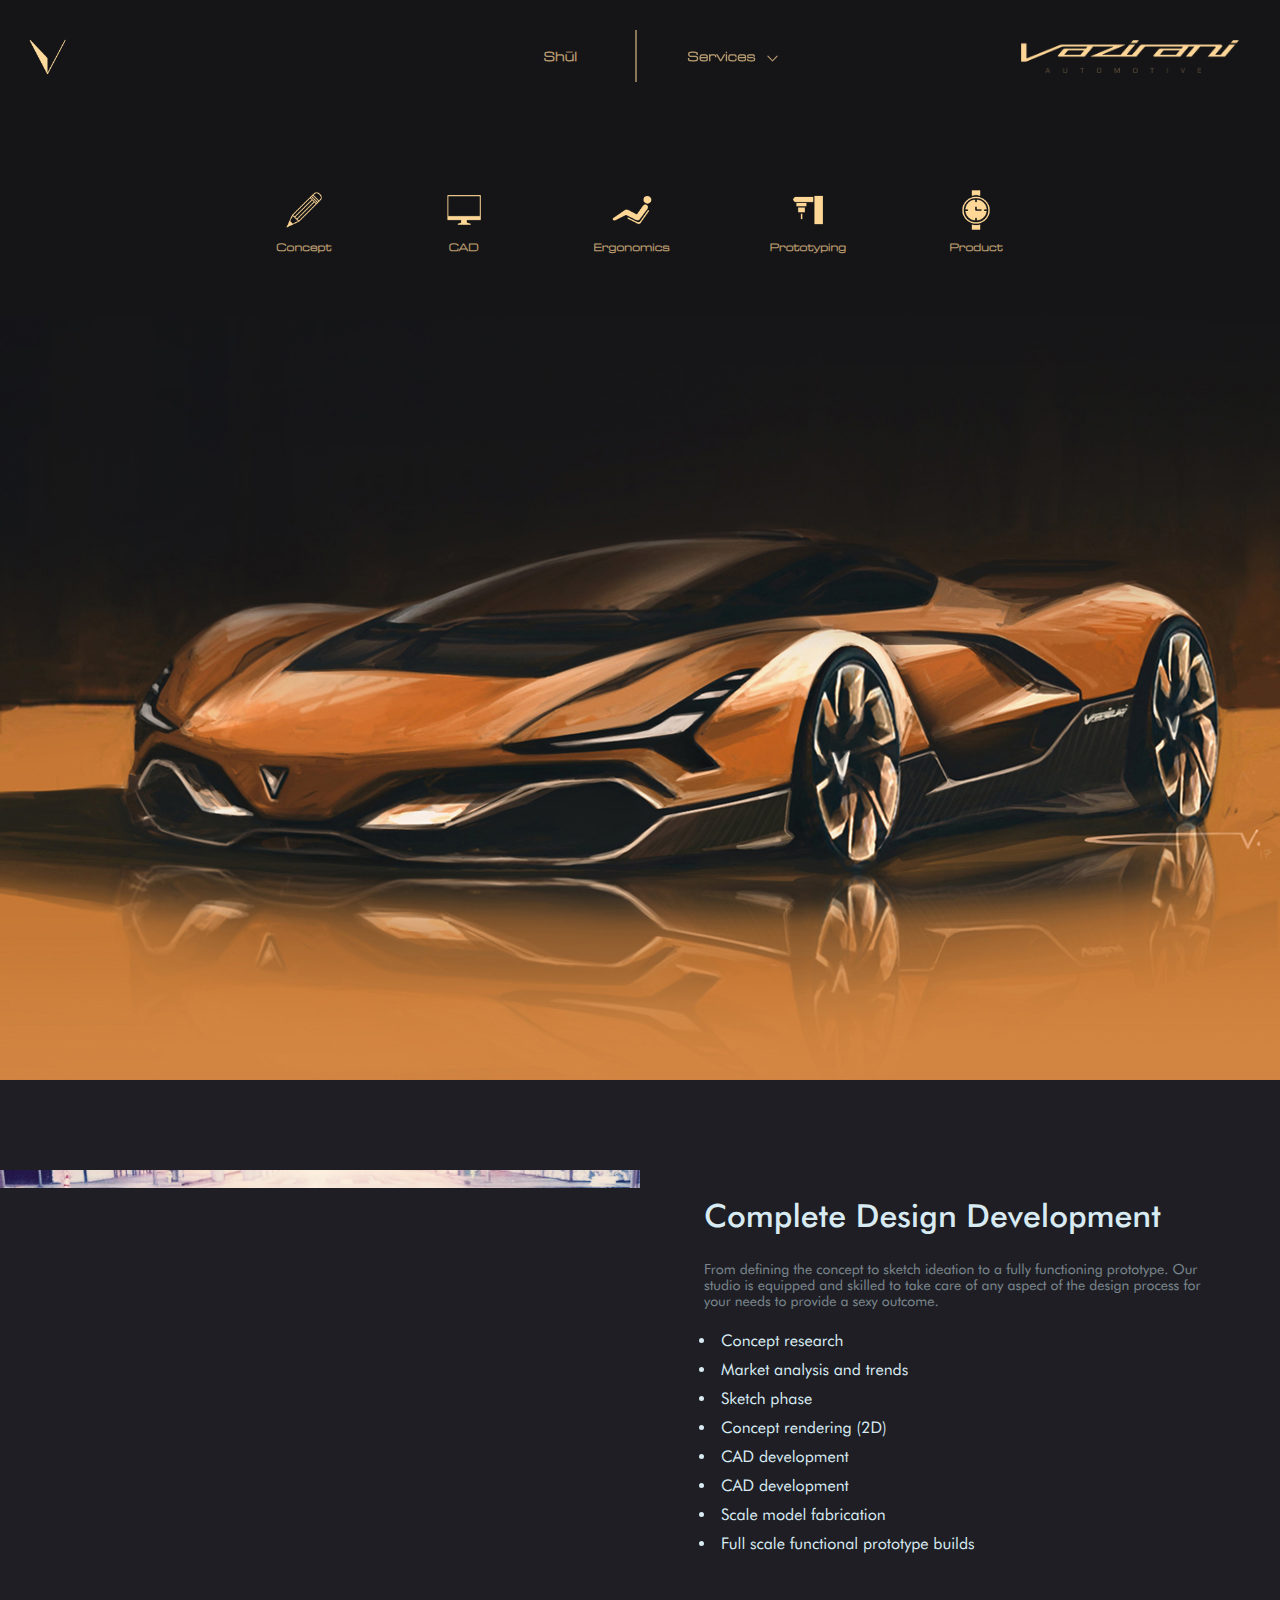
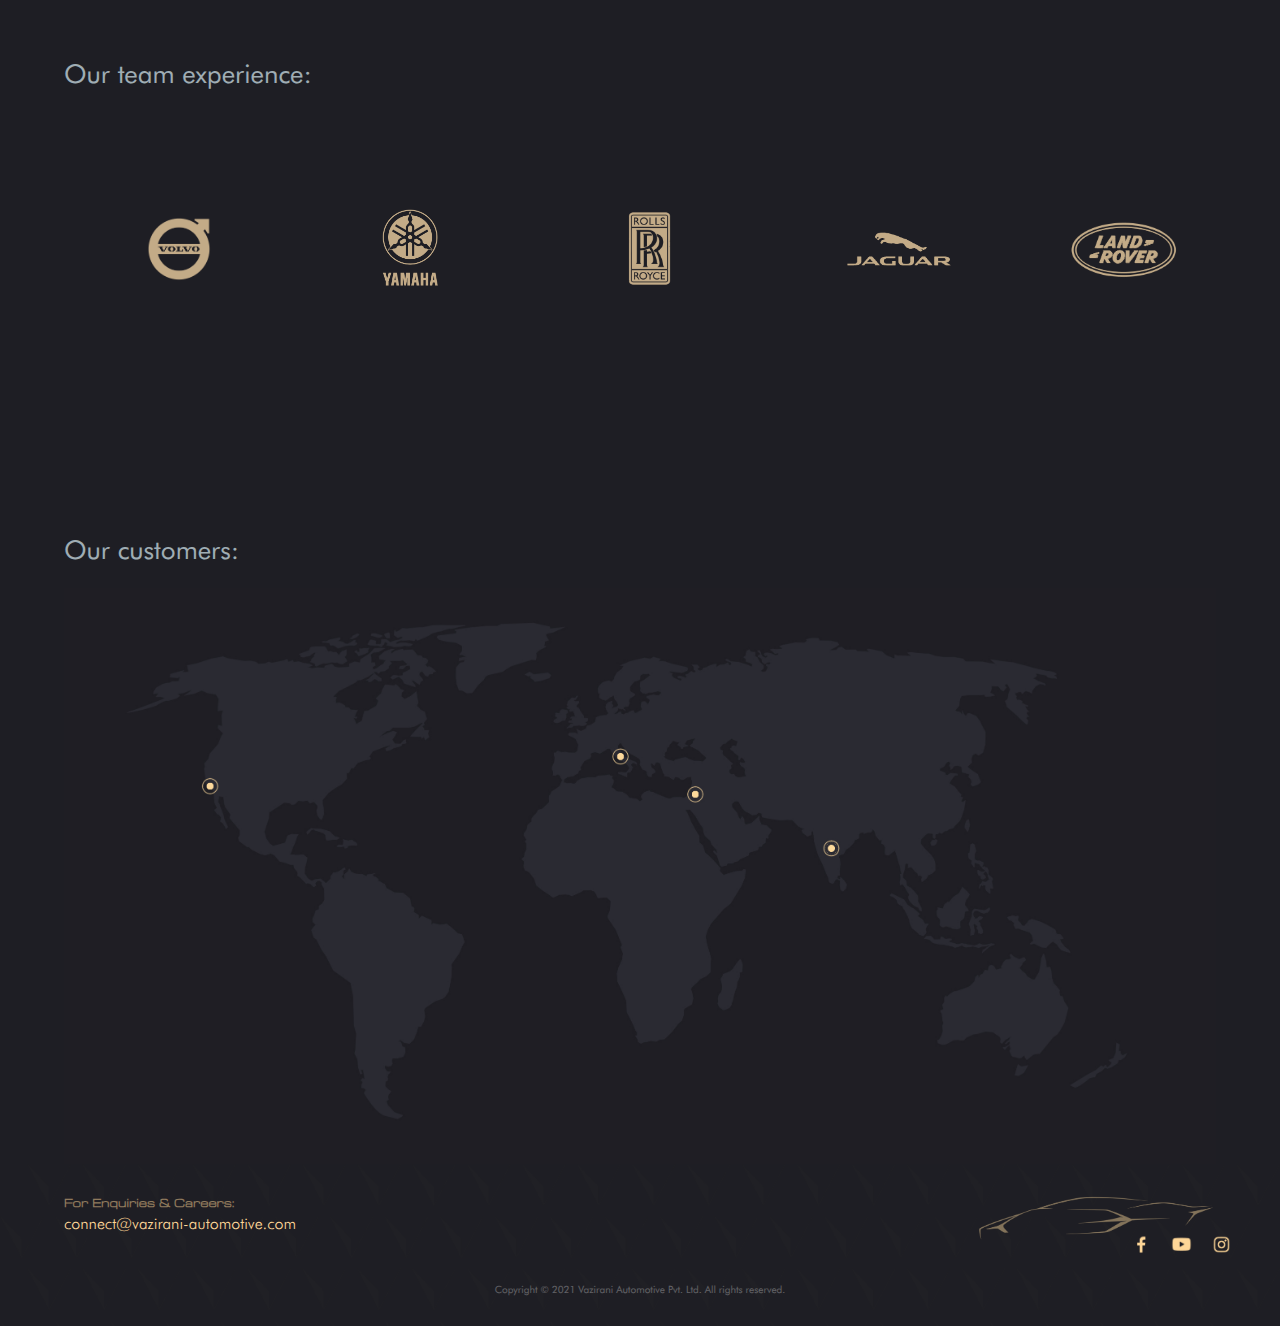
==== pages/design.html @ 34423033 "Added gallery UX" ====
<!DOCTYPE html>
<html lang="en">
<head>
    <meta charset="UTF-8">
    <meta name="viewport" content="width=device-width, initial-scale=1.0">
    <title>Design | Vazirani Automotive</title>
    <script src="https://ajax.googleapis.com/ajax/libs/jquery/3.5.1/jquery.min.js"></script>
    <link rel="stylesheet" type="text/css" href="../styles/shul.css" />
    <meta name="viewport" content="width=device-width" />
    <meta name="theme-color" content="#1E1E24" />
    <link rel="icon" href="../images/vazirani-v.png" type="image/png" sizes="16x16" />

    <!-- Gallery plugin -->
    <link type="text/css" href="../css/jquery.bbslider.css" rel="stylesheet" />
    <script type="text/javascript" src="../js/jquery-1.9.1.min.js"></script>
    <script type="text/javascript" src="../js/jquery.easing.1.3.js"></script>
    <script type="text/javascript" src="../js/jquery.bbslider.min.js"></script>    

</head>
<body>
    <img class="drawer-icon" height="17px" src="../images/ham_menu_icon.svg">
    <img class="drawer-icon-close" height="17px" src="../images/ham_menu_close.svg">

    <div class="drawer">
       
        <div class="nav-mobile" style="justify-self: right;">
            <a href="../pages/index.html">Shul</a>
            <!-- <a href="../pages/index.html">Sh<span>u</span>l</a>    -->
            <span class="shul-u">_</span> 
        </div>

        <!-- <div class="divider"></div> -->

        <div class="nav-mobile" style="justify-self: left;">          
            <a id="services-mobile">Services</a>
            <img class="drop-down-arrow" src="../images/drop-down-icon.svg">
        </div>

        <div class="drop-down">
            <div class="divider"></div>
            <a href="">Design</a>
           
            <a href="../pages/engineering.html">Engineering</a>
        </div>
        
    </div>
    <div class="wrapper">
        <div class="header">
            <div class="shul-v-logo">
                <a href="../pages/index.html"><img src="../images/vazirani-v.png"></a>
            </div>
            <div class="nav" style="justify-self: right;">
                <a href="../pages/index.html">Shul</a> 
                <span class="shul-u">_</span>     
            </div>
            <div class="divider"></div>
            <div class="nav" style="justify-self: left;">          
                <a id="services">Services
                    <img class="drop-down-arrow" src="../images/drop-down-icon.svg">
                </a>
                <div class="drop-down">
                    <a href="">Design</a>
                    <div class="divider"></div>
                    <a href="../pages/engineering.html">Engineering</a>
                </div>
            </div>
            
            <div class="shul-vazirani-logo">
                <a href="../pages/index.html"><img src="../images/vazirani-full-logo-yellow.png"></a>
            </div>
        </div>
        <div class="design-sec1">
            <div class="design-feature-icons">
                <div>
                    <img src="../images/CONCEPT GOLD.png">
                    <p>Concept</p>
                </div>
                <div>
                    <img src="../images/CAD GOLD.png">
                    <p>CAD</p>
                </div>
                <div>
                    <img src="../images/ERGO GOLD.png">
                    <p>Ergonomics</p>
                </div>
                <div class="push">
                    <img src="../images/CNC GOLD.png">
                    <p>Prototyping</p>
                </div>
                <div class="push2">
                    <img src="../images/PRODUCT GOLD.png">
                    <p>Product</p>
                </div>
            </div>
        </div>

        <div class="design-sec2">
            <div class="shul-gallery">
                <!-- <img src="../images/8DESIGN GALLERY.jpg"> -->
                <div id="auto">
                    <div><img src="../images/8DESIGN GALLERY.jpg" alt="" /></div>
                    <div><img src="../images/9DESIGN GALLERY_Fotor3.jpg" alt="" /></div>
                    <div><img src="../images/13DESIGN GALLERY.jpg" alt="" /></div>
                    <div><img src="../images/DESIGN GALLERY-VR_Fotor3.jpg" alt="" /></div>
                    <div><img src="../images/DESIGN GALLERY_Fotor43.jpg" alt="" /></div>
                    <div><img src="../images/DESIGN GALLERY2_Fotor2_Fotore.jpg" alt="" /></div>
                    <div><img src="../images/5DESIGN GALLERY.jpg" alt="" /></div>
                    <div><img src="../images/11DESIGN GALLERY.jpg" alt="" /></div>
                    <div><img src="../images/5DESIGN GALLERYaero.jpg" alt="" /></div>
                    <div><img src="../images/2DESIGN GALLERY_Fotor.jpg" alt="" /></div>
                </div>
            </div>
            <div class="shul-design-development">
                <h2>Complete Design Development</h2>
                <p>From defining the concept to sketch ideation to a fully functioning prototype. Our studio is equipped and skilled to take care of any aspect of the design process for your needs to provide a sexy outcome.</p>
                <ul>
                    <li>Concept research</li>
                    <li>Market analysis and trends</li>
                    <li>Sketch phase</li>
                    <li>Concept rendering (2D)</li>
                    <li>CAD development</li>
                    <li>CAD development</li>
                    <li>Scale model fabrication</li>
                    <li>Full scale functional prototype builds</li>
                </ul>        
            </div>
        </div>

        <div class="our-team-experience">
            <h2>Our team experience:</h2>
            <div class="company-logos">
                <div>
                    <img src="../images/Volvo Transparent gold drk.png" style="margin-bottom: 6vw">
                </div>
                <div>
                    <img src="../images/Logo_Yamaha_transparent gold drk.png">
                </div>
                <div>
                    <img src="../images/Rolls-Royce-logo gold dark.png" style="width: 130%;">
                </div>
                <div>
                    <img src="../images/Jaguar_2012_logo_gold dark.png" style="width: 190%;">
                </div>
                <div>
                    <img src="../images/Land rover gold drk.png" style="width: 170%;">
                </div>
            </div>
        </div>

        <div class="our-customers">
            <h2>Our customers:</h2>
            <img src="../images/World-Map NEW DESIGN.jpg">
        </div>

        <div class="footer">
            <div class="contact">
                <div class="email">
                    <div class="title">For Enquiries & Careers:</div>
                    <div class="email-id">connect@vazirani-automotive.com</div>
                </div>
                <div class="shul-footer-graphic">
                    <img src="../images/shul side.png">
                    <div class="social-media">
                        <div>
                            <a href="https://www.facebook.com/VaziraniAutomotive" target="_blank"><img src="../images/fb-gold.png"></a>
                        </div>
                        <div>
                            <a href="https://www.youtube.com/channel/UCgDiLWpI2XtVCKg6rFBaOJw" target="_blank"><img src="../images/yt-gold.png"></a>
                        </div>
                        <div>
                            <a href="https://www.instagram.com/vazirani_automotive/" target="_blank"><img src="../images/ig-gold.png"></a>
                        </div>
                    </div>
                </div>
                
            </div>
            <div class="legal">
                <p>Copyright © 2021 Vazirani Automotive Pvt. Ltd. All rights reserved.</p>
            </div>
            
        </div>
    </div>   
    <script>
        $("#services").click(function(){
            $(".drop-down").toggleClass("active");
        });
        $("#services-mobile").click(function(){
            $(".drop-down").toggleClass("active");
        });
        $(".drawer-icon").click(function(){
            $(".drawer").toggleClass("active");
            $(".drawer-icon").toggleClass("close");
            $(".drawer-icon-close").toggleClass("close");
            // var src = $(this).attr('src');
            // var newsrc = (src=='../images/ham_menu_close.svg') ? '../images/ham_menu_icon.svg' : '../images/ham_menu_close.svg';
            // $(this).attr('src', newsrc );
        });
    </script>

    <!-- Gallery plugin -->
    <script>
        $('#auto').bbslider({
            auto: true,
            timer: 3000,
            duration: 800, 
            loop: true,
            controls: true,
            controlsText:[                         
                '<a class="prevcontrol" href="#">‹</a>',
                '<a class="nextcontrol" href="#">›</a>'
            ],
            touch: true,
            dragControls: true,
            transition: 'slide',
            easing: 'easeInOutCirc'
        });
    </script>
</body>

</html>
---- styles/shul.css ----
@font-face {
  font-family: Arian;
  src: url("../fonts/Arian/Arian Light.ttf");
}

@font-face {
  font-family: Futura;
  src: url("../fonts/Futura/futura light bt.ttf");
  font-weight: 300;
}

@font-face {
  font-family: Futura;
  src: url("../fonts/Futura/Futura Book font.ttf");
  font-weight: 500;
}

@font-face {
  font-family: Futura;
  src: url("../fonts/Futura/futura medium bt.ttf");
  font-weight: 600;
}

.shul-hero-section .video-container {
  width: 100%;
}

@media screen and (max-width: 1024px) {
  .shul-hero-section .video-container {
    height: 50vh;
  }
}

.shul-hero-section .video-container .shul-car-loop {
  width: 100%;
}

@media screen and (max-width: 1024px) {
  .shul-hero-section .video-container .shul-car-loop {
    height: 100%;
    width: 100%;
    -o-object-fit: cover;
       object-fit: cover;
  }
}

.we-build-sexxy {
  position: absolute;
  color: #D8EAF2;
  font-family: "Arian";
  font-size: 15px;
  top: 43vh;
  left: -25px;
  -webkit-transform: rotateZ(-90deg);
          transform: rotateZ(-90deg);
  letter-spacing: 0.15em;
  opacity: 0.3;
}

@media screen and (max-width: 1024px) {
  .we-build-sexxy {
    display: none;
  }
}

.home-sec2 {
  color: #FED697;
  font-family: "Futura";
  font-size: 22px;
  max-width: 1440px;
  margin-left: auto;
  margin-right: auto;
  padding: 7vw;
  opacity: 0.7;
}

@media screen and (max-width: 540px) {
  .home-sec2 {
    font-size: 12px;
  }
}

.home-sec2 p {
  max-width: 900px;
}

.home-sec2 .divider {
  width: 200px;
  border: 0.5px solid #FED697;
  opacity: 0.5;
  margin: 50px 0px 50px 0px;
}

.home-sec3 {
  display: -ms-grid;
  display: grid;
  -ms-grid-columns: 2fr 3fr;
      grid-template-columns: 2fr 3fr;
  height: -webkit-fit-content;
  height: -moz-fit-content;
  height: fit-content;
}

@media screen and (max-width: 1024px) {
  .home-sec3 {
    -ms-grid-columns: 1fr;
        grid-template-columns: 1fr;
  }
}

.home-sec3 .prevcontrol {
  position: absolute;
  z-index: 5;
  top: 25%;
  color: white;
  font-family: "Arian";
  font-size: 72px;
  opacity: 0.2;
  -webkit-transition: 300ms;
  transition: 300ms;
  padding: 20px;
}

@media screen and (max-width: 1024px) {
  .home-sec3 .prevcontrol {
    top: 30%;
    font-size: 125px;
  }
}

@media screen and (max-width: 768px) {
  .home-sec3 .prevcontrol {
    top: 25%;
    font-size: 125px;
  }
}

@media screen and (max-width: 480px) {
  .home-sec3 .prevcontrol {
    top: 17%;
    font-size: 72px;
  }
}

.home-sec3 .prevcontrol:hover {
  opacity: 1;
}

.home-sec3 .nextcontrol {
  position: absolute;
  z-index: 5;
  right: 0;
  top: 25%;
  color: white;
  font-family: "Arian";
  font-size: 72px;
  opacity: 0.2;
  -webkit-transition: 300ms;
  transition: 300ms;
  padding: 20px;
}

@media screen and (max-width: 1024px) {
  .home-sec3 .nextcontrol {
    top: 30%;
    font-size: 125px;
  }
}

@media screen and (max-width: 768px) {
  .home-sec3 .nextcontrol {
    top: 25%;
    font-size: 125px;
  }
}

@media screen and (max-width: 480px) {
  .home-sec3 .nextcontrol {
    top: 17%;
    font-size: 72px;
  }
}

.home-sec3 .nextcontrol:hover {
  opacity: 1;
}

.home-sec3 .shul-gallery img {
  width: 100%;
  height: 100%;
  -o-object-fit: cover;
     object-fit: cover;
}

.home-sec3 .shul-features {
  color: #FED697;
  font-family: "Futura";
  font-size: 22px;
  display: -ms-grid;
  display: grid;
}

@media screen and (max-width: 1024px) {
  .home-sec3 .shul-features {
    text-align: center;
    margin-top: 12vw;
    row-gap: 50px;
  }
}

@media screen and (max-width: 540px) {
  .home-sec3 .shul-features {
    margin-top: 5vw;
    font-size: 12px;
    row-gap: 30px;
  }
}

.home-sec3 .shul-features img {
  width: 100%;
  height: 100%;
  -o-object-fit: contain;
     object-fit: contain;
}

.home-sec3 .shul-features .divider {
  display: -ms-grid;
  display: grid;
  width: 0px;
  height: 6vw;
  border: 0.5px solid #FED697;
  opacity: 0.5;
  -ms-grid-row-align: center;
      align-self: center;
}

.home-sec3 .shul-features .shul-logo {
  display: -ms-grid;
  display: grid;
  width: 170px;
  height: 70px;
  -ms-grid-column-align: left;
      justify-self: left;
  margin-left: 4vw;
}

@media screen and (max-width: 1024px) {
  .home-sec3 .shul-features .shul-logo {
    -ms-grid-column-align: center;
        justify-self: center;
  }
}

@media screen and (max-width: 540px) {
  .home-sec3 .shul-features .shul-logo {
    width: 100px;
  }
}

.home-sec3 .shul-features .shul-features-desc {
  margin-left: 4vw;
  padding: 0px 20px 0px 0px;
  line-height: 1.4em;
  opacity: 0.8;
}

.home-sec3 .shul-features .shul-features-pictures {
  display: -ms-grid;
  display: grid;
  -ms-grid-columns: 1fr auto 1fr auto 1fr;
      grid-template-columns: 1fr auto 1fr auto 1fr;
  font-size: 14px;
  height: -webkit-fit-content;
  height: -moz-fit-content;
  height: fit-content;
}

@media screen and (max-width: 580px) {
  .home-sec3 .shul-features .shul-features-pictures {
    row-gap: 50px;
    font-size: 8px;
  }
}

.home-sec3 .shul-features .shul-features-pictures > div:nth-child(odd) {
  display: -ms-grid;
  display: grid;
  height: -webkit-fit-content;
  height: -moz-fit-content;
  height: fit-content;
}

.home-sec3 .shul-features .shul-features-pictures > div:nth-child(odd) > p {
  -ms-grid-column-align: center;
      justify-self: center;
  opacity: 0.7;
}

.home-sec3 .shul-features .shul-features-pictures > div:nth-child(odd) > img {
  height: 7vw;
}

@media screen and (max-width: 1024px) {
  .home-sec3 .shul-features .shul-features-pictures > div:nth-child(odd) > img {
    height: 10vw;
  }
}

@media screen and (max-width: 580px) {
  .home-sec3 .shul-features .shul-features-pictures > div:nth-child(odd) > img {
    height: 15vw;
  }
}

.home-sec4 {
  margin: 12vw 0px 0px 0px;
}

.home-sec4 .video-container {
  width: 100%;
}

@media screen and (max-width: 1024px) {
  .home-sec4 .video-container {
    height: 50vh;
  }
}

.home-sec4 .video-container .shul-car-loop {
  width: 100%;
}

@media screen and (max-width: 1024px) {
  .home-sec4 .video-container .shul-car-loop {
    height: 100%;
    width: 100%;
    -o-object-fit: cover;
       object-fit: cover;
  }
}

.design-sec1 {
  display: -ms-grid;
  display: grid;
  background-image: url("../images/TALLER SKETCH.jpg");
  background-color: #151517;
  height: 120vh;
  background-position: bottom;
  background-size: cover;
  background-repeat: no-repeat;
}

@media screen and (max-width: 1024px) {
  .design-sec1 {
    height: 75vh;
  }
}

@media screen and (max-width: 640px) {
  .design-sec1 {
    background-size: contain;
  }
}

.design-sec1 .design-feature-icons {
  display: -ms-grid;
  display: grid;
  -ms-grid-columns: auto auto auto auto auto;
      grid-template-columns: auto auto auto auto auto;
  height: -webkit-fit-content;
  height: -moz-fit-content;
  height: fit-content;
  margin-top: 20vh;
  width: 60vw;
  -ms-grid-column-align: center;
      justify-self: center;
}

@media screen and (max-width: 1440px) {
  .design-sec1 .design-feature-icons {
    width: 65vw;
  }
}

@media screen and (max-width: 1024px) {
  .design-sec1 .design-feature-icons {
    width: 80vw;
  }
}

@media screen and (max-height: 700px) {
  .design-sec1 .design-feature-icons {
    margin-top: 130px;
  }
}

@media screen and (max-width: 640px) {
  .design-sec1 .design-feature-icons {
    width: 95vw;
    row-gap: 30px;
  }
}

.design-sec1 .design-feature-icons > div {
  display: -ms-grid;
  display: grid;
  -ms-grid-column-align: center;
      justify-self: center;
  justify-items: center;
  height: 100px;
}

.design-sec1 .design-feature-icons > div img {
  -o-object-fit: contain;
     object-fit: contain;
  height: 60px;
}

@media screen and (max-width: 640px) {
  .design-sec1 .design-feature-icons > div img {
    height: 50px;
  }
}

.design-sec1 .design-feature-icons > div p {
  font-family: 'Arian';
  font-weight: bold;
  font-size: 13px;
  color: #FED697;
  text-align: center;
  -ms-grid-column-align: center;
      justify-self: center;
  -webkit-margin-before: -1em;
          margin-block-start: -1em;
  opacity: 0.7;
}

@media screen and (max-width: 640px) {
  .design-sec1 .design-feature-icons > div p {
    font-size: 11px;
    -webkit-margin-before: -2em;
            margin-block-start: -2em;
  }
}

.design-sec2 {
  display: -ms-grid;
  display: grid;
  -ms-grid-columns: 1fr 1fr;
      grid-template-columns: 1fr 1fr;
  height: -webkit-fit-content;
  height: -moz-fit-content;
  height: fit-content;
  margin-top: 7vw;
}

@media screen and (max-width: 1024px) {
  .design-sec2 {
    margin-top: unset;
    -ms-grid-columns: 1fr;
        grid-template-columns: 1fr;
  }
}

.design-sec2 .prevcontrol {
  position: absolute;
  z-index: 5;
  top: 30%;
  color: white;
  font-family: "Arian";
  font-size: 72px;
  opacity: 0.3;
  -webkit-transition: 300ms;
  transition: 300ms;
  padding: 20px;
}

@media screen and (max-width: 1024px) {
  .design-sec2 .prevcontrol {
    top: 30%;
    font-size: 125px;
  }
}

@media screen and (max-width: 768px) {
  .design-sec2 .prevcontrol {
    top: 25%;
    font-size: 125px;
  }
}

@media screen and (max-width: 480px) {
  .design-sec2 .prevcontrol {
    top: 17%;
    font-size: 72px;
  }
}

.design-sec2 .prevcontrol:hover {
  opacity: 1;
}

.design-sec2 .nextcontrol {
  position: absolute;
  z-index: 5;
  right: 0;
  top: 30%;
  color: white;
  font-family: "Arian";
  font-size: 72px;
  opacity: 0.3;
  -webkit-transition: 300ms;
  transition: 300ms;
  padding: 20px;
}

@media screen and (max-width: 1024px) {
  .design-sec2 .nextcontrol {
    top: 30%;
    font-size: 125px;
  }
}

@media screen and (max-width: 768px) {
  .design-sec2 .nextcontrol {
    top: 25%;
    font-size: 125px;
  }
}

@media screen and (max-width: 480px) {
  .design-sec2 .nextcontrol {
    top: 17%;
    font-size: 72px;
  }
}

.design-sec2 .nextcontrol:hover {
  opacity: 1;
}

@media screen and (max-width: 1024px) {
  .design-sec2 .shul-gallery {
    -ms-grid-row: 2;
    grid-row: 2;
  }
}

.design-sec2 .shul-gallery img {
  width: 100%;
  height: 100%;
  -o-object-fit: cover;
     object-fit: cover;
}

.design-sec2 .shul-design-development {
  color: #D8EAF2;
  padding: 0vw 5vw;
  font-family: "Futura";
}

@media screen and (max-width: 1024px) {
  .design-sec2 .shul-design-development {
    padding: 6vw;
    -ms-grid-row: 1;
    grid-row: 1;
  }
}

.design-sec2 .shul-design-development h2 {
  font-size: 32px;
  font-weight: 600;
}

.design-sec2 .shul-design-development p {
  font-size: 14px;
  opacity: 0.5;
}

.design-sec2 .shul-design-development ul {
  font-size: 16px;
  -webkit-padding-start: 12px;
          padding-inline-start: 12px;
}

.design-sec2 .shul-design-development ul li {
  padding: 5px;
}

@media screen and (max-width: 640px) {
  .design-sec2 .shul-design-development h2 {
    font-size: 24px;
    margin-bottom: 26px;
  }
  .design-sec2 .shul-design-development p {
    font-size: 14px;
    margin-bottom: 20px;
  }
  .design-sec2 .shul-design-development ul {
    font-size: 14px;
  }
}

@media screen and (max-width: 580px) {
  .design-sec2 .shul-design-development h2 {
    font-size: 18px;
    margin-bottom: 20px;
  }
  .design-sec2 .shul-design-development p {
    font-size: 10px;
    margin-bottom: 15px;
  }
  .design-sec2 .shul-design-development ul {
    font-size: 10px;
  }
}

.our-team-experience {
  display: -ms-grid;
  display: grid;
  padding: 5vw 5vw 10vw 5vw;
}

.our-team-experience h2 {
  font-family: "Futura";
  font-weight: 400;
  font-size: 26px;
  color: #D8EAF2;
  opacity: 0.7;
}

@media screen and (max-width: 640px) {
  .our-team-experience h2 {
    font-size: 24px;
  }
}

@media screen and (max-width: 580px) {
  .our-team-experience h2 {
    font-size: 18px;
  }
}

.our-team-experience .company-logos {
  display: -ms-grid;
  display: grid;
  -ms-grid-columns: auto auto auto auto auto;
      grid-template-columns: auto auto auto auto auto;
  justify-items: center;
}

.our-team-experience .company-logos div {
  width: 5vw;
  margin: 5vw 0vw;
}

@media screen and (max-width: 1024px) {
  .our-team-experience .company-logos div {
    width: 7vw;
  }
}

.our-team-experience .company-logos div img {
  -o-object-fit: contain;
     object-fit: contain;
  height: 100%;
  width: 100%;
}

.our-customers {
  display: -ms-grid;
  display: grid;
  padding: 0vw 5vw;
  height: -webkit-fit-content;
  height: -moz-fit-content;
  height: fit-content;
}

.our-customers h2 {
  font-family: "Futura";
  font-weight: 400;
  font-size: 26px;
  opacity: 0.7;
  color: #D8EAF2;
}

@media screen and (max-width: 640px) {
  .our-customers h2 {
    font-size: 24px;
  }
}

@media screen and (max-width: 580px) {
  .our-customers h2 {
    font-size: 18px;
  }
}

.our-customers img {
  -o-object-fit: contain;
     object-fit: contain;
  width: 100%;
}

.eng-sec1 {
  display: -ms-grid;
  display: grid;
}

.eng-sec1 .eng-feature-icons {
  display: -ms-grid;
  display: grid;
  -ms-grid-columns: auto auto auto auto auto;
      grid-template-columns: auto auto auto auto auto;
  height: -webkit-fit-content;
  height: -moz-fit-content;
  height: fit-content;
  margin-top: 20vh;
  width: 60vw;
  -ms-grid-column-align: center;
      justify-self: center;
}

@media screen and (max-width: 1440px) {
  .eng-sec1 .eng-feature-icons {
    width: 65vw;
  }
}

@media screen and (max-width: 1024px) {
  .eng-sec1 .eng-feature-icons {
    width: 80vw;
  }
}

@media screen and (max-height: 700px) {
  .eng-sec1 .eng-feature-icons {
    margin-top: 130px;
  }
}

@media screen and (max-width: 640px) {
  .eng-sec1 .eng-feature-icons {
    width: 95vw;
    row-gap: 30px;
  }
}

.eng-sec1 .eng-feature-icons > div {
  display: -ms-grid;
  display: grid;
  -ms-grid-column-align: center;
      justify-self: center;
  justify-items: center;
  height: 100px;
}

.eng-sec1 .eng-feature-icons > div img {
  -o-object-fit: contain;
     object-fit: contain;
  height: 60px;
}

@media screen and (max-width: 640px) {
  .eng-sec1 .eng-feature-icons > div img {
    height: 50px;
  }
}

.eng-sec1 .eng-feature-icons > div p {
  font-family: 'Arian';
  font-weight: bold;
  font-size: 13px;
  color: #FED697;
  text-align: center;
  -ms-grid-column-align: center;
      justify-self: center;
  -webkit-margin-before: -1em;
          margin-block-start: -1em;
  opacity: 0.7;
}

@media screen and (max-width: 640px) {
  .eng-sec1 .eng-feature-icons > div p {
    font-size: 11px;
    -webkit-margin-before: -2em;
            margin-block-start: -2em;
  }
}

.battery .battery-desc {
  display: -ms-grid;
  display: grid;
  -ms-grid-columns: auto 20vw;
      grid-template-columns: auto 20vw;
  font-family: "Futura";
  color: #DCD4C8;
  padding: 7vw 5vw 5vw 5vw;
}

@media screen and (max-width: 1024px) {
  .battery .battery-desc {
    -ms-grid-columns: auto 35vw;
        grid-template-columns: auto 35vw;
  }
}

@media screen and (max-width: 720px) {
  .battery .battery-desc {
    padding: 5vw 5vw 5vw 5vw;
    row-gap: 5vw;
  }
}

@media screen and (max-width: 480px) {
  .battery .battery-desc {
    -ms-grid-columns: auto auto;
        grid-template-columns: auto auto;
  }
}

.battery .battery-desc h2 {
  font-size: 34px;
  font-weight: 600;
}

@media screen and (max-width: 640px) {
  .battery .battery-desc h2 {
    font-size: 32px;
  }
}

@media screen and (max-width: 580px) {
  .battery .battery-desc h2 {
    font-size: 24px;
  }
}

.battery .battery-desc p {
  max-width: 800px;
  font-size: 14px;
}

@media screen and (max-width: 640px) {
  .battery .battery-desc p {
    font-size: 16px;
    max-width: 43vw;
  }
}

@media screen and (max-width: 580px) {
  .battery .battery-desc p {
    font-size: 10px;
  }
}

.battery .battery-desc div img {
  -o-object-fit: contain;
     object-fit: contain;
  height: 100%;
  width: 100%;
}

.battery .battery-details {
  display: -ms-grid;
  display: grid;
  -ms-grid-columns: 1fr 2fr;
      grid-template-columns: 1fr 2fr;
  font-family: "Futura";
  color: #DCD4C8;
  padding: 1vw 5vw 5vw 5vw;
}

@media screen and (max-width: 1024px) {
  .battery .battery-details {
    -ms-grid-columns: 1fr;
        grid-template-columns: 1fr;
    row-gap: 50px;
  }
}

.battery .battery-details > div > div {
  margin-bottom: 3vw;
}

@media screen and (max-width: 1024px) {
  .battery .battery-details > div > div {
    margin-bottom: 40px;
  }
}

@media screen and (max-width: 480px) {
  .battery .battery-details > div > div {
    margin-bottom: 35px;
  }
}

.battery .battery-details h3 {
  font-size: 20px;
  font-weight: 400;
  -webkit-margin-after: 0.2em;
          margin-block-end: 0.2em;
}

@media screen and (max-width: 640px) {
  .battery .battery-details h3 {
    font-size: 22px;
  }
}

@media screen and (max-width: 580px) {
  .battery .battery-details h3 {
    font-size: 14px;
  }
}

.battery .battery-details p {
  color: #DCD4C8;
  max-width: 600px;
  font-size: 14px;
  opacity: 0.6;
}

@media screen and (max-width: 580px) {
  .battery .battery-details p {
    font-size: 10px;
  }
}

.battery .battery-details .battery-details-pic {
  grid-column: 0 / span 3;
  background-size: cover;
  background-position: center;
  background-repeat: no-repeat;
  background-image: url("../images/Fotor2 TALLER (1)_editedtransparent.png");
}

@media screen and (max-width: 1164px) {
  .battery .battery-details .battery-details-pic {
    background-size: contain;
  }
}

@media screen and (max-width: 1024px) {
  .battery .battery-details .battery-details-pic {
    -ms-grid-row: 1;
    grid-row: 1;
    height: 60vw;
    width: 100%;
    background-size: cover;
  }
}

.battery .battery-details .battery-details-pic img {
  -o-object-fit: contain;
     object-fit: contain;
  height: 100%;
  width: 100%;
}

body {
  margin: 0;
  text-rendering: geometricPrecision;
  -webkit-font-smoothing: antialiased;
  background-color: #1E1E24;
}

video::-webkit-media-controls-start-playback-button {
  display: none !important;
}

* {
  -webkit-tap-highlight-color: rgba(0, 0, 0, 0);
}

.shul-u {
  position: absolute;
  left: 31px;
  bottom: 12px;
  color: #FED697;
  font-size: 12px;
}

a {
  text-decoration: none;
  color: inherit;
}

.drawer-icon-close {
  display: none;
  position: absolute;
  z-index: 5;
  top: 37px;
  right: 30px;
  opacity: 0;
  -webkit-transition: 0.6s cubic-bezier(0.83, 0, 0.17, 1);
  transition: 0.6s cubic-bezier(0.83, 0, 0.17, 1);
}

@media screen and (max-width: 1024px) {
  .drawer-icon-close {
    display: block;
  }
}

@media screen and (max-width: 480px) {
  .drawer-icon-close {
    top: 28px;
    right: 25px;
  }
}

.drawer-icon-close.close {
  opacity: 1;
}

.drawer-icon {
  display: none;
  position: absolute;
  z-index: 6;
  top: 37px;
  right: 30px;
  opacity: 1;
  -webkit-transition: 0.6s cubic-bezier(0.83, 0, 0.17, 1);
  transition: 0.6s cubic-bezier(0.83, 0, 0.17, 1);
}

@media screen and (max-width: 1024px) {
  .drawer-icon {
    display: block;
  }
}

@media screen and (max-width: 480px) {
  .drawer-icon {
    top: 28px;
    right: 25px;
  }
}

.drawer-icon.close {
  opacity: 0;
}

.drawer {
  display: -ms-grid;
  display: grid;
  position: fixed;
  right: 0;
  direction: rtl;
  padding-left: 50px;
  pointer-events: none;
  z-index: 2;
  width: 0vw;
  height: 100vh;
  background-color: rgba(30, 30, 36, 0.3);
  -webkit-backdrop-filter: blur(20px);
          backdrop-filter: blur(20px);
  -ms-flex-line-pack: start;
      align-content: flex-start;
  text-align: left;
  padding-top: 30vh;
  -webkit-transition: 0.6s cubic-bezier(0.83, 0, 0.17, 1);
  transition: 0.6s cubic-bezier(0.83, 0, 0.17, 1);
  opacity: 0;
}

.drawer .divider {
  border-bottom: 0px solid #FED697;
  opacity: 0.5;
  width: 200px;
  -ms-grid-column-align: center;
      justify-self: center;
}

.drawer > .drop-down {
  display: -ms-grid;
  display: grid;
  font-family: "Arian";
  color: #FED697;
  font-size: 18px;
  font-weight: bold;
  -webkit-transition: 0.6s cubic-bezier(0.83, 0, 0.17, 1);
  transition: 0.6s cubic-bezier(0.83, 0, 0.17, 1);
  z-index: 4;
  height: -webkit-fit-content;
  height: -moz-fit-content;
  height: fit-content;
  top: 50px;
  border-radius: 5px;
  left: -64px;
  opacity: 0;
  -webkit-transform: translateY(-20px);
          transform: translateY(-20px);
  pointer-events: none;
}

.drawer > .drop-down a {
  padding: 10px 0px 10px 0px;
}

.drawer > .drop-down a:active {
  opacity: 0.5;
}

.drawer .drop-down.active {
  opacity: 0.7;
  -webkit-transform: translateY(0px);
          transform: translateY(0px);
  pointer-events: unset;
}

.drawer.active {
  display: -ms-grid;
  display: grid;
  pointer-events: unset;
  width: 60vw;
  opacity: 1;
}

.nav-mobile {
  display: -ms-grid;
  display: grid;
  font-family: "Arian";
  color: #FED697;
  font-size: 18px;
  font-weight: bold;
  -webkit-transition: 600ms;
  transition: 600ms;
  width: 60vw;
  height: 50px;
  position: relative;
  opacity: 0.7;
  cursor: pointer;
  -webkit-transition: 0.6s cubic-bezier(0.83, 0, 0.17, 1);
  transition: 0.6s cubic-bezier(0.83, 0, 0.17, 1);
}

.nav-mobile a:active {
  opacity: 0.5;
}

.nav-mobile .drop-down-arrow {
  position: absolute;
  left: 80px;
  top: 4px;
}

@supports (-webkit-touch-callout: none) {
  .nav-mobile .drop-down-arrow {
    /* CSS specific to iOS devices */
    left: 85px;
  }
}

.nav-mobile .shul-u {
  position: absolute;
  bottom: 24px;
  color: #FED697;
  font-size: 13px;
  bottom: 36px;
  left: 26px;
}

@supports (-webkit-touch-callout: none) {
  .nav-mobile .shul-u {
    /* CSS specific to iOS devices */
    left: 28px;
  }
}

.header {
  position: absolute;
  top: 0;
  z-index: 1;
  display: -ms-grid;
  display: grid;
  -ms-grid-columns: 1fr 1fr auto 1fr 1fr;
      grid-template-columns: 1fr 1fr auto 1fr 1fr;
  width: 100%;
  -webkit-box-align: center;
      -ms-flex-align: center;
          align-items: center;
}

@media screen and (max-width: 1024px) {
  .header {
    -ms-grid-columns: auto auto auto 1fr 1fr;
        grid-template-columns: auto auto auto 1fr 1fr;
  }
}

@media screen and (max-width: 480px) {
  .header {
    -webkit-box-align: start;
        -ms-flex-align: start;
            align-items: flex-start;
  }
}

.header .shul-v-logo {
  -ms-grid-column-align: left;
      justify-self: left;
  width: 45px;
  height: 45px;
  padding: 25px;
}

@media screen and (max-width: 480px) {
  .header .shul-v-logo {
    width: 25px;
    padding: 16px;
    height: 37px;
  }
}

.header .shul-vazirani-logo {
  -ms-grid-column-align: right;
      justify-self: right;
  width: 250px;
  height: 33px;
  padding: 25px;
}

@media screen and (max-width: 640px) {
  .header .shul-vazirani-logo {
    width: 200px;
    padding: 35px;
  }
}

@media screen and (max-width: 480px) {
  .header .shul-vazirani-logo {
    width: 120px;
    padding: 20px;
  }
}

.header img {
  width: 100%;
  height: 100%;
  -o-object-fit: contain;
     object-fit: contain;
}

.header .nav {
  display: -ms-grid;
  display: grid;
  font-family: "Arian";
  color: #FED697;
  font-size: 16px;
  font-weight: bold;
  text-align: center;
  -ms-grid-row-align: center;
      align-self: center;
  -webkit-transition: 600ms;
  transition: 600ms;
  width: 50px;
  opacity: 0.7;
  position: relative;
  cursor: pointer;
}

.header .nav a:hover {
  opacity: 0.7;
}

.header .nav .drop-down-arrow {
  position: absolute;
  left: 60px;
  top: 2px;
}

.header .nav .drop-down {
  display: -ms-grid;
  display: grid;
  position: absolute;
  z-index: 4;
  pointer-events: none;
  height: -webkit-fit-content;
  height: -moz-fit-content;
  height: fit-content;
  width: 200px;
  background-color: rgba(30, 30, 36, 0.5);
  -webkit-backdrop-filter: blur(50px);
          backdrop-filter: blur(50px);
  top: 40px;
  border-radius: 5px;
  opacity: 0;
  left: -64px;
  -webkit-transform: translateY(-20px);
          transform: translateY(-20px);
  -webkit-transition: 0.6s cubic-bezier(0.83, 0, 0.17, 1);
  transition: 0.6s cubic-bezier(0.83, 0, 0.17, 1);
}

.header .nav .drop-down a {
  padding: 10px 0px 10px 0px;
}

.header .nav .drop-down .divider {
  border-bottom: 0.5px solid #FED697;
  opacity: 0.5;
  height: 0px;
  margin: unset;
}

.header .nav .drop-down.active {
  pointer-events: unset;
  -webkit-transform: translateY(0px);
          transform: translateY(0px);
  opacity: 1;
}

@media screen and (max-width: 1024px) {
  .header .nav {
    display: none;
  }
}

.header .divider {
  border: 0.5px solid #FED697;
  opacity: 0.5;
  margin: 30px 50px 30px 50px;
  height: 50px;
}

@media screen and (max-width: 1024px) {
  .header .divider {
    margin: 30px 0px 30px 0px;
  }
}

@media screen and (max-width: 480px) {
  .header .divider {
    height: 30px;
    margin: 20px 0px 20px 0px;
  }
}

.footer {
  display: -ms-grid;
  display: grid;
  background-image: url("../images/FOOTER WEBSITE V BANNER1.png");
  background-size: cover;
}

.footer .legal {
  text-align: center;
  color: white;
  font-family: "Futura";
  font-size: 10px;
  opacity: 0.3;
  padding-bottom: 20px;
}

.contact {
  display: -ms-grid;
  display: grid;
  -ms-grid-columns: 1fr 1fr;
      grid-template-columns: 1fr 1fr;
  max-width: 1600px;
  width: 100%;
  font-size: 16px;
  margin-left: auto;
  margin-right: auto;
  font-family: "Arian";
  color: #FED697;
  font-weight: bold;
  padding: 30px 0px 40px 0px;
}

@media screen and (max-width: 720px) {
  .contact {
    -ms-grid-columns: auto;
        grid-template-columns: auto;
    grid-auto-rows: minmax(-webkit-min-content, -webkit-max-content);
    grid-auto-rows: minmax(min-content, max-content);
    text-align: center;
  }
}

.contact .email {
  margin-left: 5vw;
}

@media screen and (max-width: 720px) {
  .contact .email {
    margin-left: 0px;
  }
}

.contact .email .title {
  opacity: 0.5;
  font-size: 14px;
}

.contact .email .email-id {
  font-family: 'Futura';
  font-weight: 300;
}

.contact .shul-footer-graphic {
  display: -ms-grid;
  display: grid;
  width: 240px;
  -ms-grid-column-align: right;
      justify-self: right;
  margin-right: 5vw;
  height: 40px;
}

.contact .shul-footer-graphic img {
  -o-object-fit: contain;
     object-fit: contain;
  width: 100%;
  height: 100%;
}

@media screen and (max-width: 720px) {
  .contact .shul-footer-graphic {
    -ms-grid-column-align: center;
        justify-self: center;
    margin-top: 40px;
    margin-right: 0px;
  }
}

.social-media {
  display: -ms-grid;
  display: grid;
  -ms-grid-columns: auto auto auto;
      grid-template-columns: auto auto auto;
  -webkit-column-gap: 0px;
          column-gap: 0px;
  position: relative;
  width: 120px;
  left: 145px;
  top: -10px;
}

.social-media div {
  height: 25px;
}
/*# sourceMappingURL=shul.css.map */
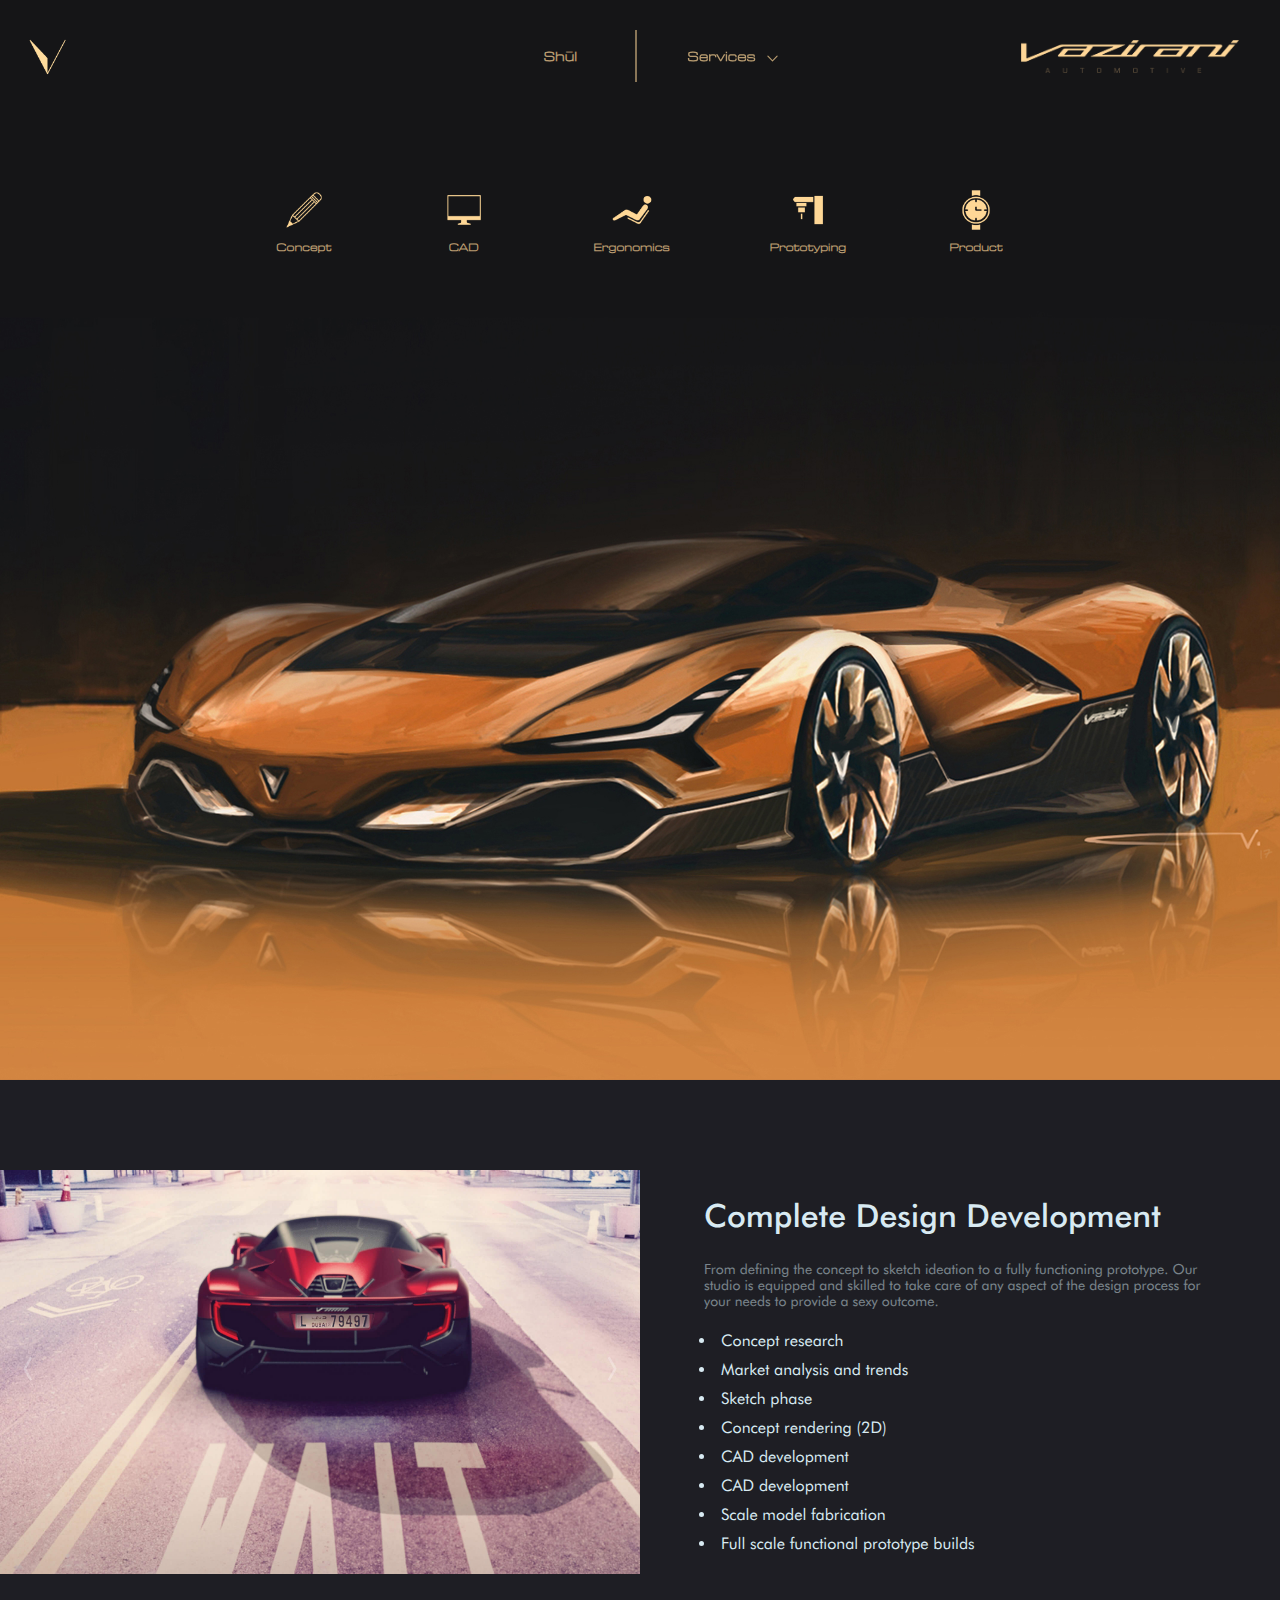
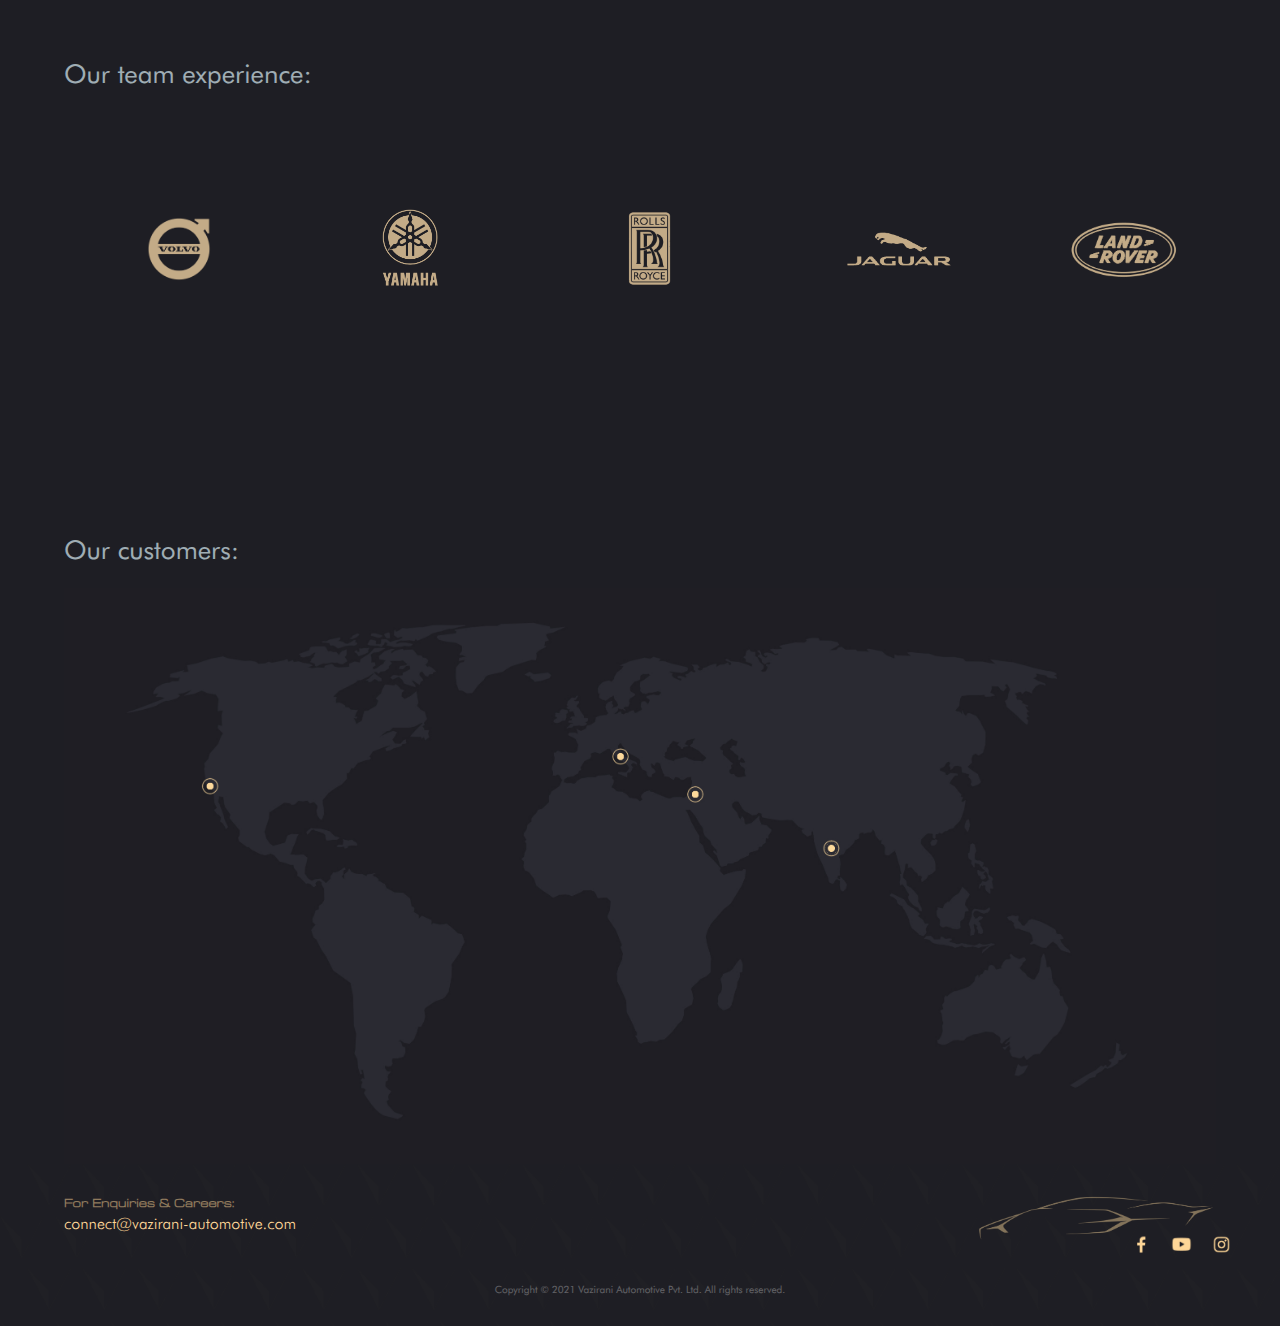
==== commit 3b05fa26: "Fixed gallery height bug" ====
--- a/pages/design.html
+++ b/pages/design.html
@@ -212,7 +212,7 @@
             touch: true,
             dragControls: true,
             transition: 'slide',
-            easing: 'easeInOutCirc'
+            easing: 'easeInOutCirc',
         });
     </script>
 </body>
--- a/styles/shul.css
+++ b/styles/shul.css
@@ -185,6 +185,20 @@
   opacity: 1;
 }
 
+.home-sec3 .shul-gallery {
+  height: 100% !important;
+}
+
+@media screen and (max-width: 1024px) {
+  .home-sec3 .shul-gallery {
+    height: 70vw !important;
+  }
+}
+
+.home-sec3 .shul-gallery > div {
+  height: inherit !important;
+}
+
 .home-sec3 .shul-gallery img {
   width: 100%;
   height: 100%;
@@ -539,11 +553,20 @@
   opacity: 1;
 }
 
+.design-sec2 .shul-gallery {
+  height: 100% !important;
+}
+
 @media screen and (max-width: 1024px) {
   .design-sec2 .shul-gallery {
     -ms-grid-row: 2;
     grid-row: 2;
-  }
+    height: 70vw !important;
+  }
+}
+
+.design-sec2 .shul-gallery > div {
+  height: inherit !important;
 }
 
 .design-sec2 .shul-gallery img {
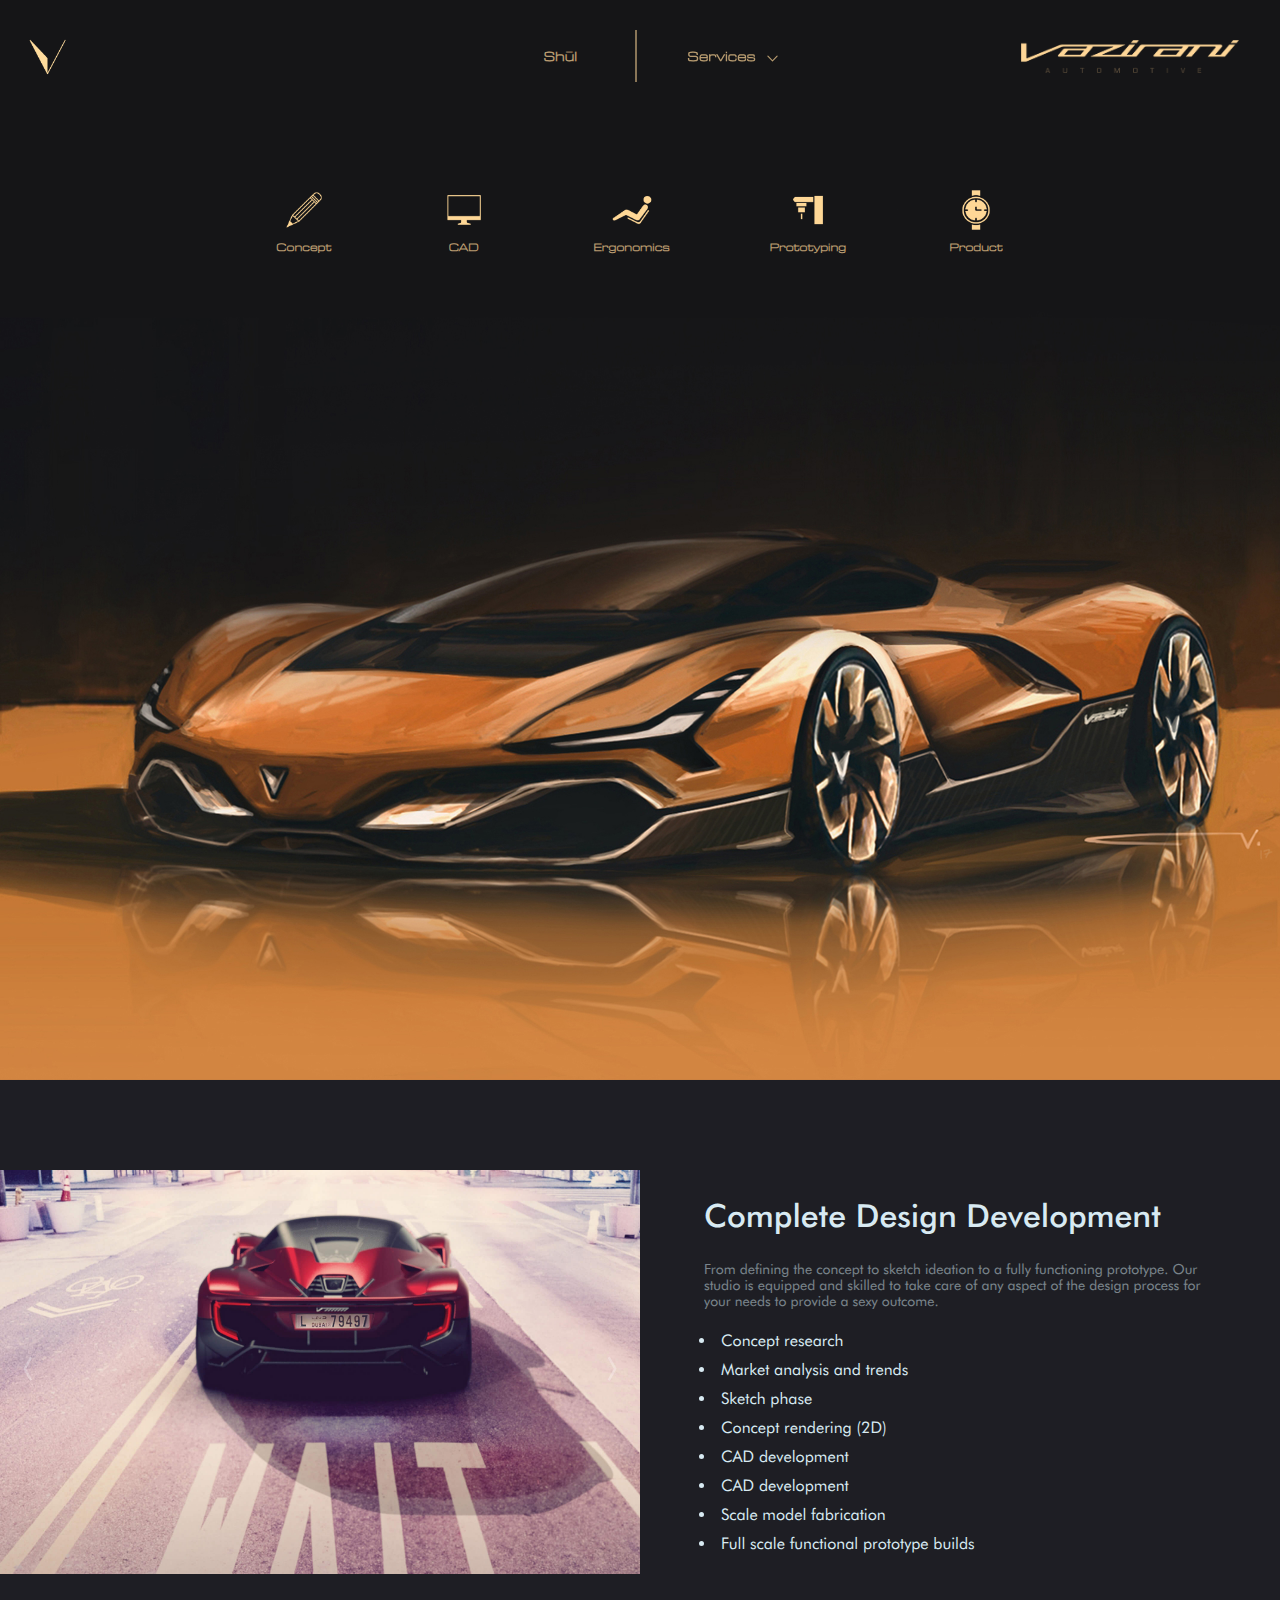
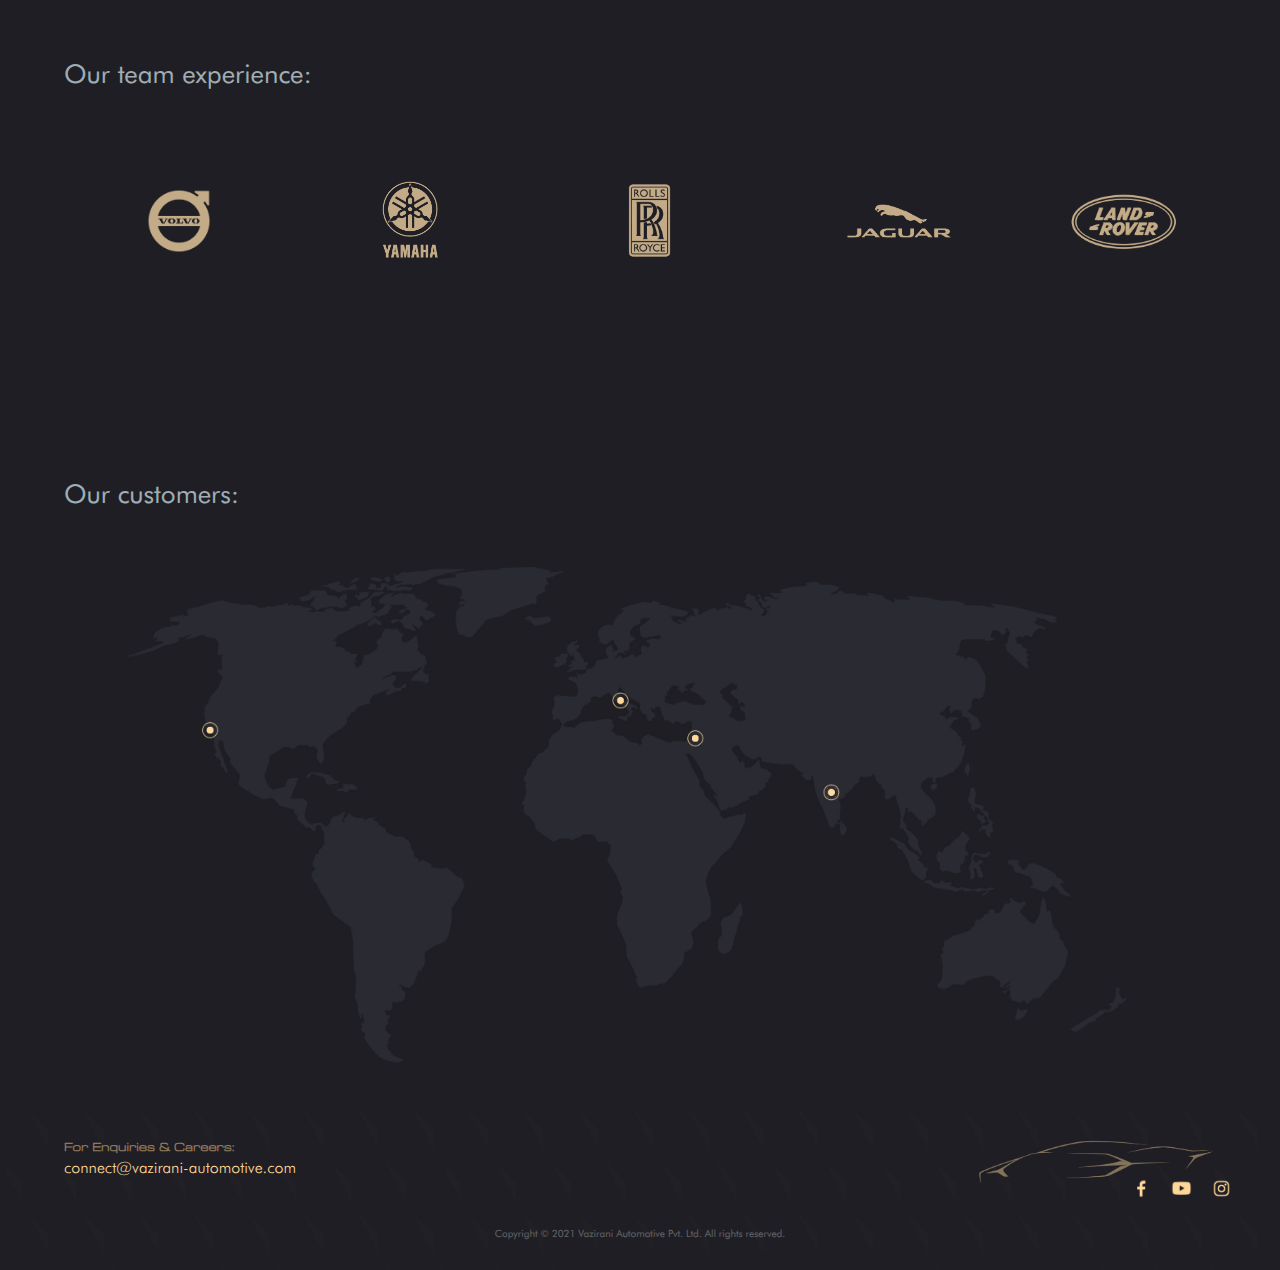
==== commit 81ff74e6: "Bug fixes" ====
--- a/pages/design.html
+++ b/pages/design.html
@@ -130,7 +130,7 @@
             <h2>Our team experience:</h2>
             <div class="company-logos">
                 <div>
-                    <img src="../images/Volvo Transparent gold drk.png" style="margin-bottom: 6vw">
+                    <img src="../images/Volvo Transparent gold drk.png">
                 </div>
                 <div>
                     <img src="../images/Logo_Yamaha_transparent gold drk.png">
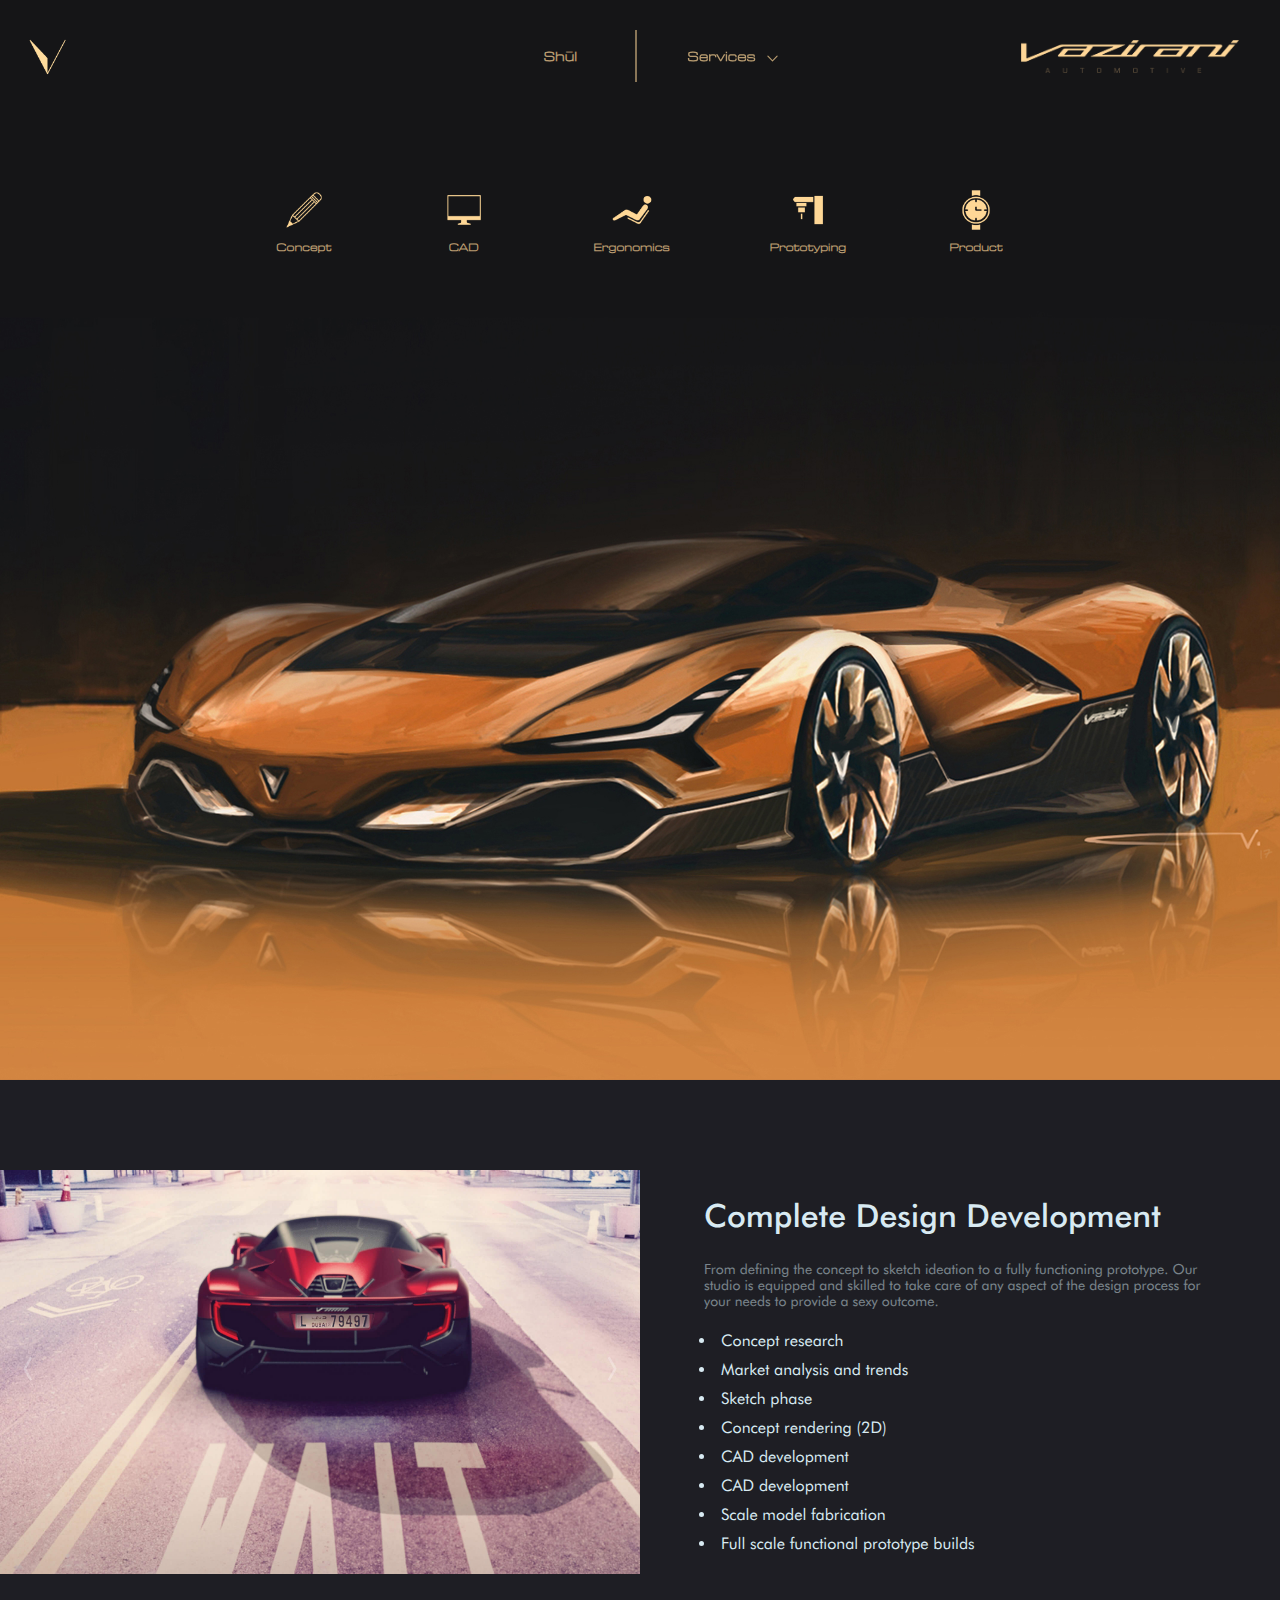
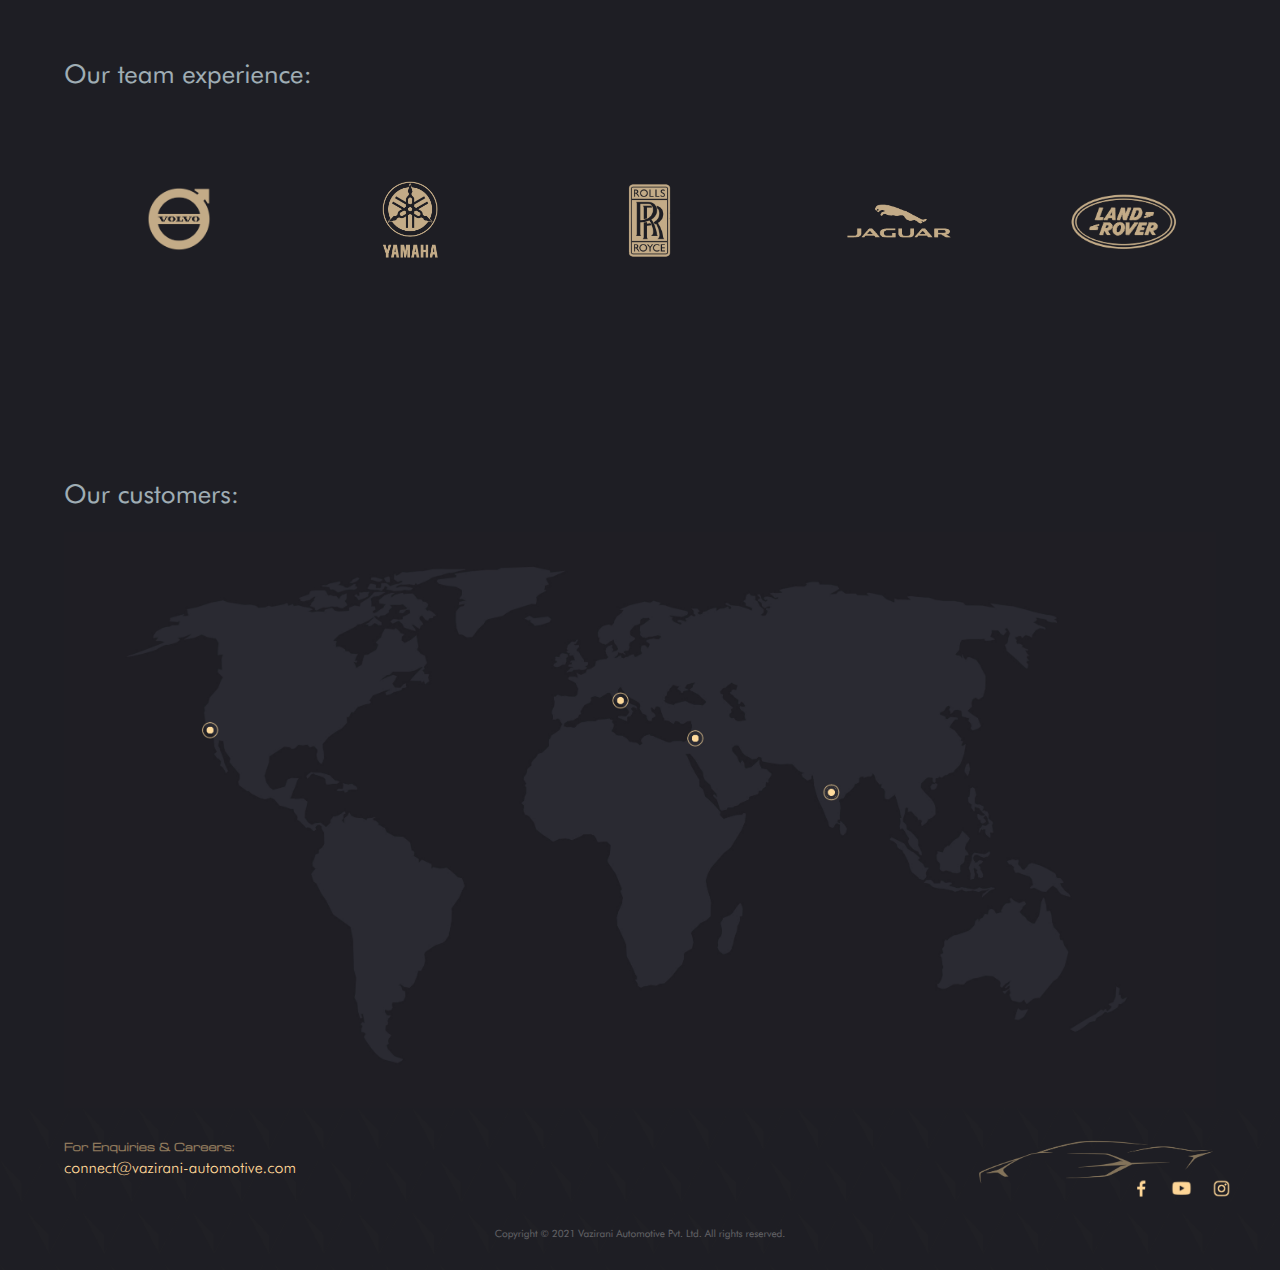
==== commit 832437aa: "Footer & Volv logo spacing" ====
--- a/pages/design.html
+++ b/pages/design.html
@@ -130,7 +130,7 @@
             <h2>Our team experience:</h2>
             <div class="company-logos">
                 <div>
-                    <img src="../images/Volvo Transparent gold drk.png">
+                    <img src="../images/Volvo Transparent gold drk.png" style="margin-top: -2px;">
                 </div>
                 <div>
                     <img src="../images/Logo_Yamaha_transparent gold drk.png">
--- a/styles/shul.css
+++ b/styles/shul.css
@@ -1077,8 +1077,9 @@
   width: 0vw;
   height: 100vh;
   background-color: rgba(30, 30, 36, 0.3);
+  backdrop-filter: blur(20px);
+  -ms-backdrop-filter: blur(20px);
   -webkit-backdrop-filter: blur(20px);
-          backdrop-filter: blur(20px);
   -ms-flex-line-pack: start;
       align-content: flex-start;
   text-align: left;
@@ -1433,6 +1434,13 @@
   height: 40px;
 }
 
+@supports (-webkit-touch-callout: none) {
+  .contact .shul-footer-graphic {
+    /* CSS specific to iOS devices */
+    width: 247px;
+  }
+}
+
 .contact .shul-footer-graphic img {
   -o-object-fit: contain;
      object-fit: contain;
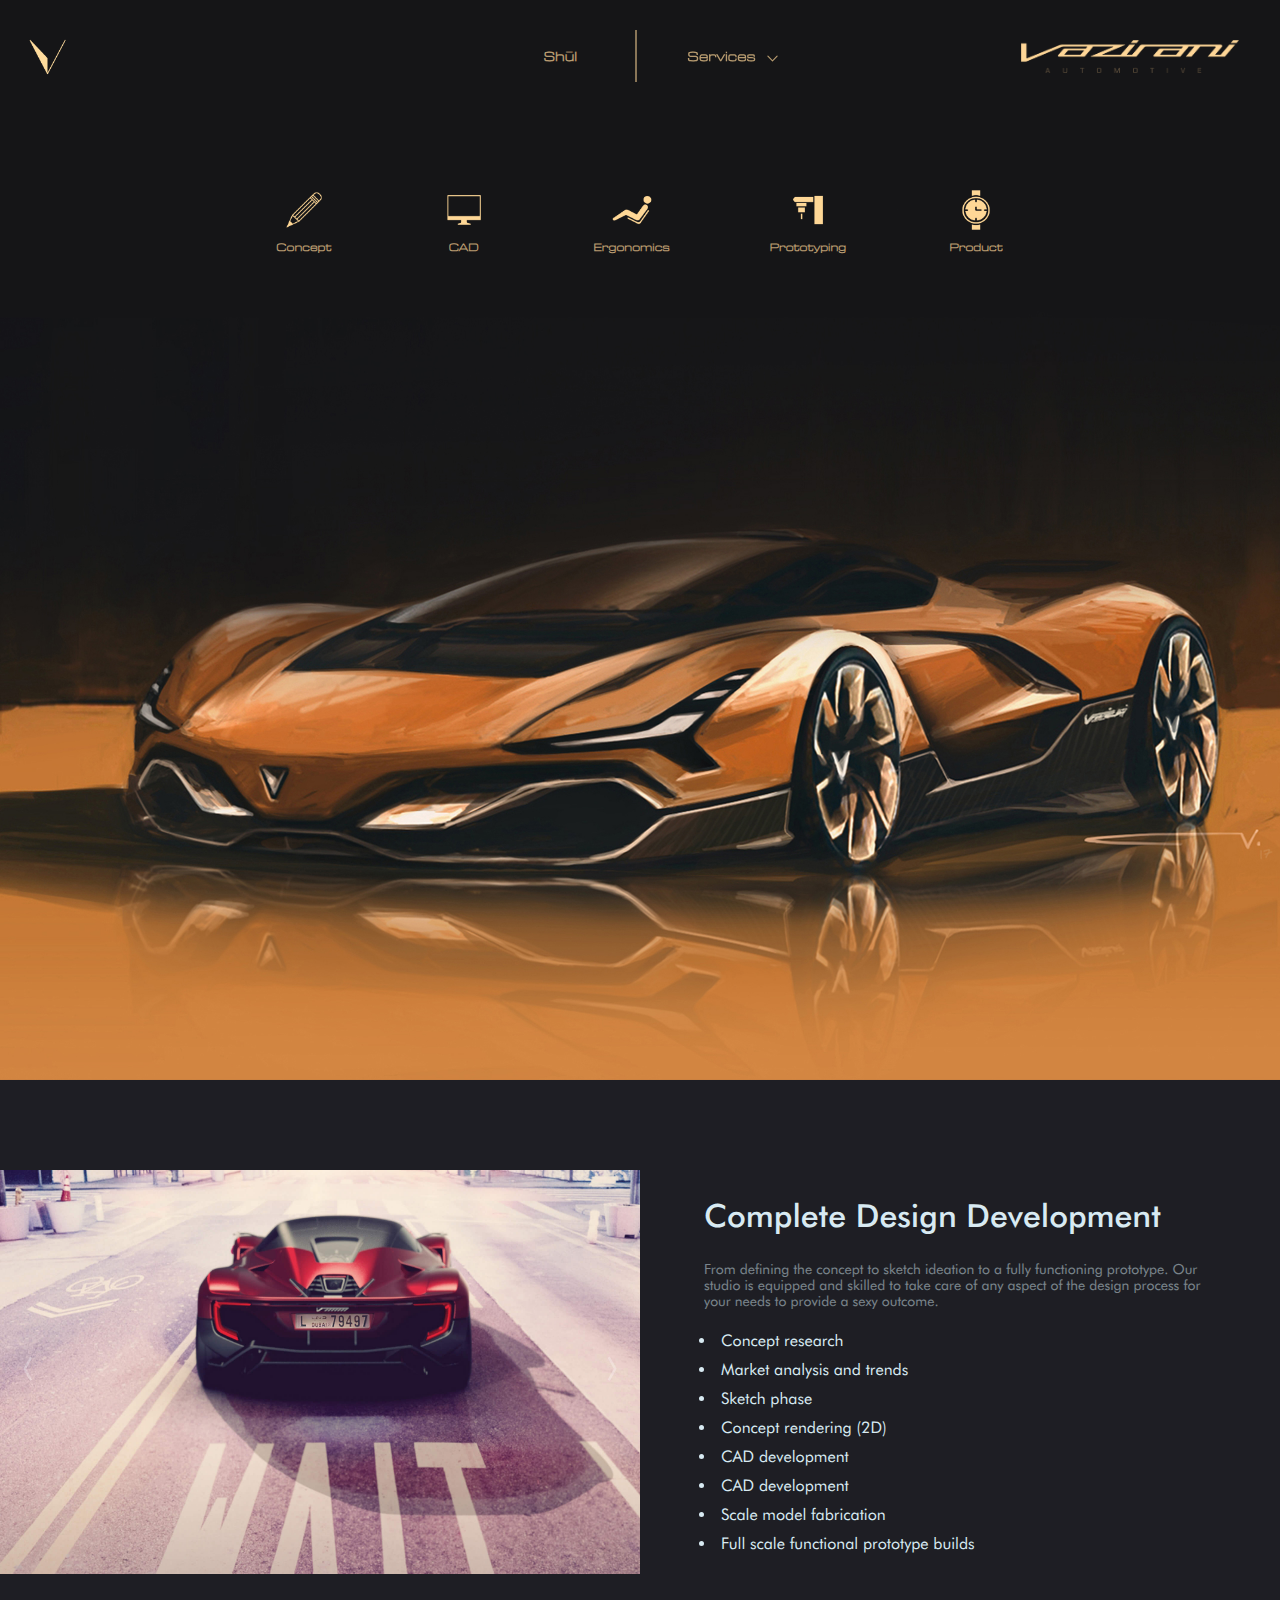
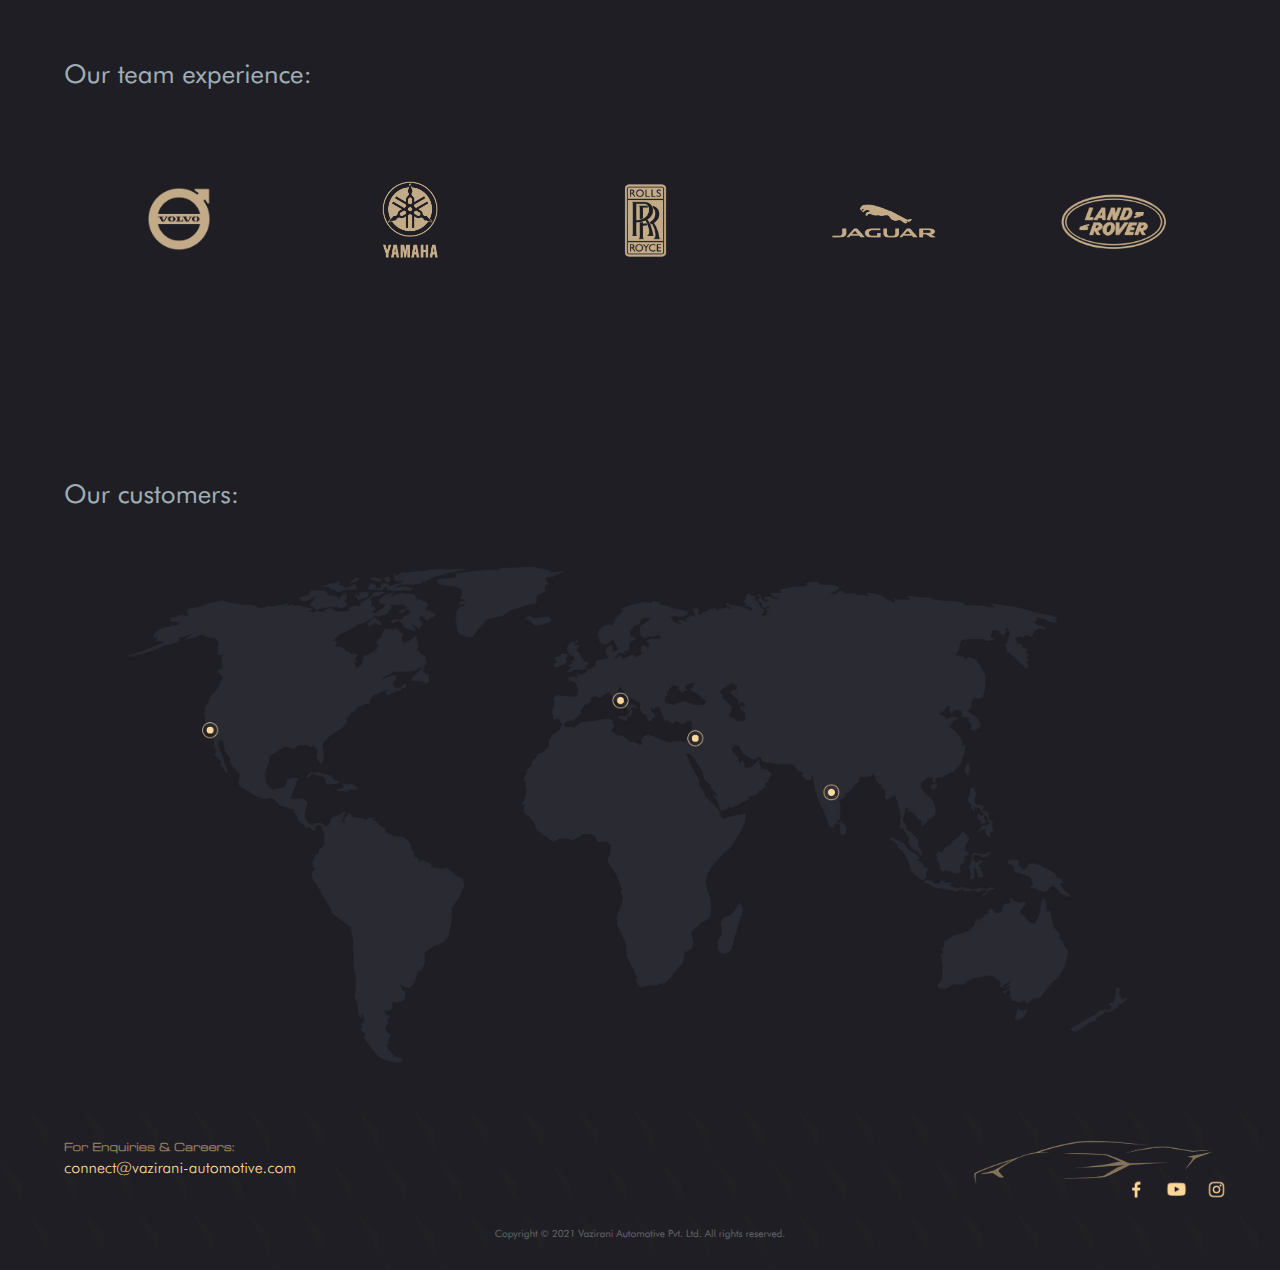
==== commit 7df2136a: "Feb 9 revision" ====
--- a/pages/design.html
+++ b/pages/design.html
@@ -136,13 +136,13 @@
                     <img src="../images/Logo_Yamaha_transparent gold drk.png">
                 </div>
                 <div>
-                    <img src="../images/Rolls-Royce-logo gold dark.png" style="width: 130%;">
-                </div>
-                <div>
-                    <img src="../images/Jaguar_2012_logo_gold dark.png" style="width: 190%;">
-                </div>
-                <div>
-                    <img src="../images/Land rover gold drk.png" style="width: 170%;">
+                    <img src="../images/Rolls-Royce-logo gold dark.png" style="width: 130%; margin-left: -4px;">
+                </div>
+                <div>
+                    <img src="../images/Jaguar_2012_logo_gold dark.png" style="width: 190%; margin-left: -15px;">
+                </div>
+                <div>
+                    <img src="../images/Land rover gold drk.png" style="width: 170%; margin-left: -10px;">
                 </div>
             </div>
         </div>
--- a/styles/shul.css
+++ b/styles/shul.css
@@ -80,6 +80,38 @@
   }
 }
 
+.home-sec2 .shul-vazirani-logo {
+  -ms-grid-column-align: right;
+      justify-self: right;
+  width: 250px;
+  height: 33px;
+  padding: 25px 0px;
+  display: none;
+}
+
+.home-sec2 .shul-vazirani-logo img {
+  width: 100%;
+  height: 100%;
+  -o-object-fit: contain;
+     object-fit: contain;
+}
+
+@media screen and (max-width: 640px) {
+  .home-sec2 .shul-vazirani-logo {
+    width: 200px;
+    padding: 35px 0px;
+  }
+}
+
+@media screen and (max-width: 480px) {
+  .home-sec2 .shul-vazirani-logo {
+    display: -ms-grid;
+    display: grid;
+    width: 120px;
+    padding: 20px 0px;
+  }
+}
+
 .home-sec2 p {
   max-width: 900px;
 }
@@ -89,6 +121,12 @@
   border: 0.5px solid #FED697;
   opacity: 0.5;
   margin: 50px 0px 50px 0px;
+}
+
+@media screen and (max-width: 540px) {
+  .home-sec2 .divider {
+    margin: 30px 0px 20px 0px;
+  }
 }
 
 .home-sec3 {
@@ -212,6 +250,7 @@
   font-size: 22px;
   display: -ms-grid;
   display: grid;
+  row-gap: 30px;
 }
 
 @media screen and (max-width: 1024px) {
@@ -412,6 +451,12 @@
   .design-sec1 .design-feature-icons {
     width: 95vw;
     row-gap: 30px;
+  }
+}
+
+@media screen and (max-width: 480px) {
+  .design-sec1 .design-feature-icons {
+    margin-top: 15vh;
   }
 }
 
@@ -686,6 +731,8 @@
 .our-team-experience .company-logos div img {
   -o-object-fit: contain;
      object-fit: contain;
+  -o-object-position: center;
+     object-position: center;
   height: 100%;
   width: 100%;
 }
@@ -766,6 +813,12 @@
   .eng-sec1 .eng-feature-icons {
     width: 95vw;
     row-gap: 30px;
+  }
+}
+
+@media screen and (max-width: 480px) {
+  .eng-sec1 .eng-feature-icons {
+    margin-top: 15vh;
   }
 }
 
@@ -867,7 +920,7 @@
 @media screen and (max-width: 640px) {
   .battery .battery-desc p {
     font-size: 16px;
-    max-width: 43vw;
+    max-width: 40vw;
   }
 }
 
@@ -1400,7 +1453,7 @@
         grid-template-columns: auto;
     grid-auto-rows: minmax(-webkit-min-content, -webkit-max-content);
     grid-auto-rows: minmax(min-content, max-content);
-    text-align: center;
+    text-align: left;
   }
 }
 
@@ -1410,7 +1463,7 @@
 
 @media screen and (max-width: 720px) {
   .contact .email {
-    margin-left: 0px;
+    margin-left: 7vw;
   }
 }
 
@@ -1427,7 +1480,7 @@
 .contact .shul-footer-graphic {
   display: -ms-grid;
   display: grid;
-  width: 240px;
+  width: 245px;
   -ms-grid-column-align: right;
       justify-self: right;
   margin-right: 5vw;
@@ -1437,7 +1490,7 @@
 @supports (-webkit-touch-callout: none) {
   .contact .shul-footer-graphic {
     /* CSS specific to iOS devices */
-    width: 247px;
+    width: 252px;
   }
 }
 
@@ -1450,10 +1503,8 @@
 
 @media screen and (max-width: 720px) {
   .contact .shul-footer-graphic {
-    -ms-grid-column-align: center;
-        justify-self: center;
     margin-top: 40px;
-    margin-right: 0px;
+    margin-right: 7vw;
   }
 }
 
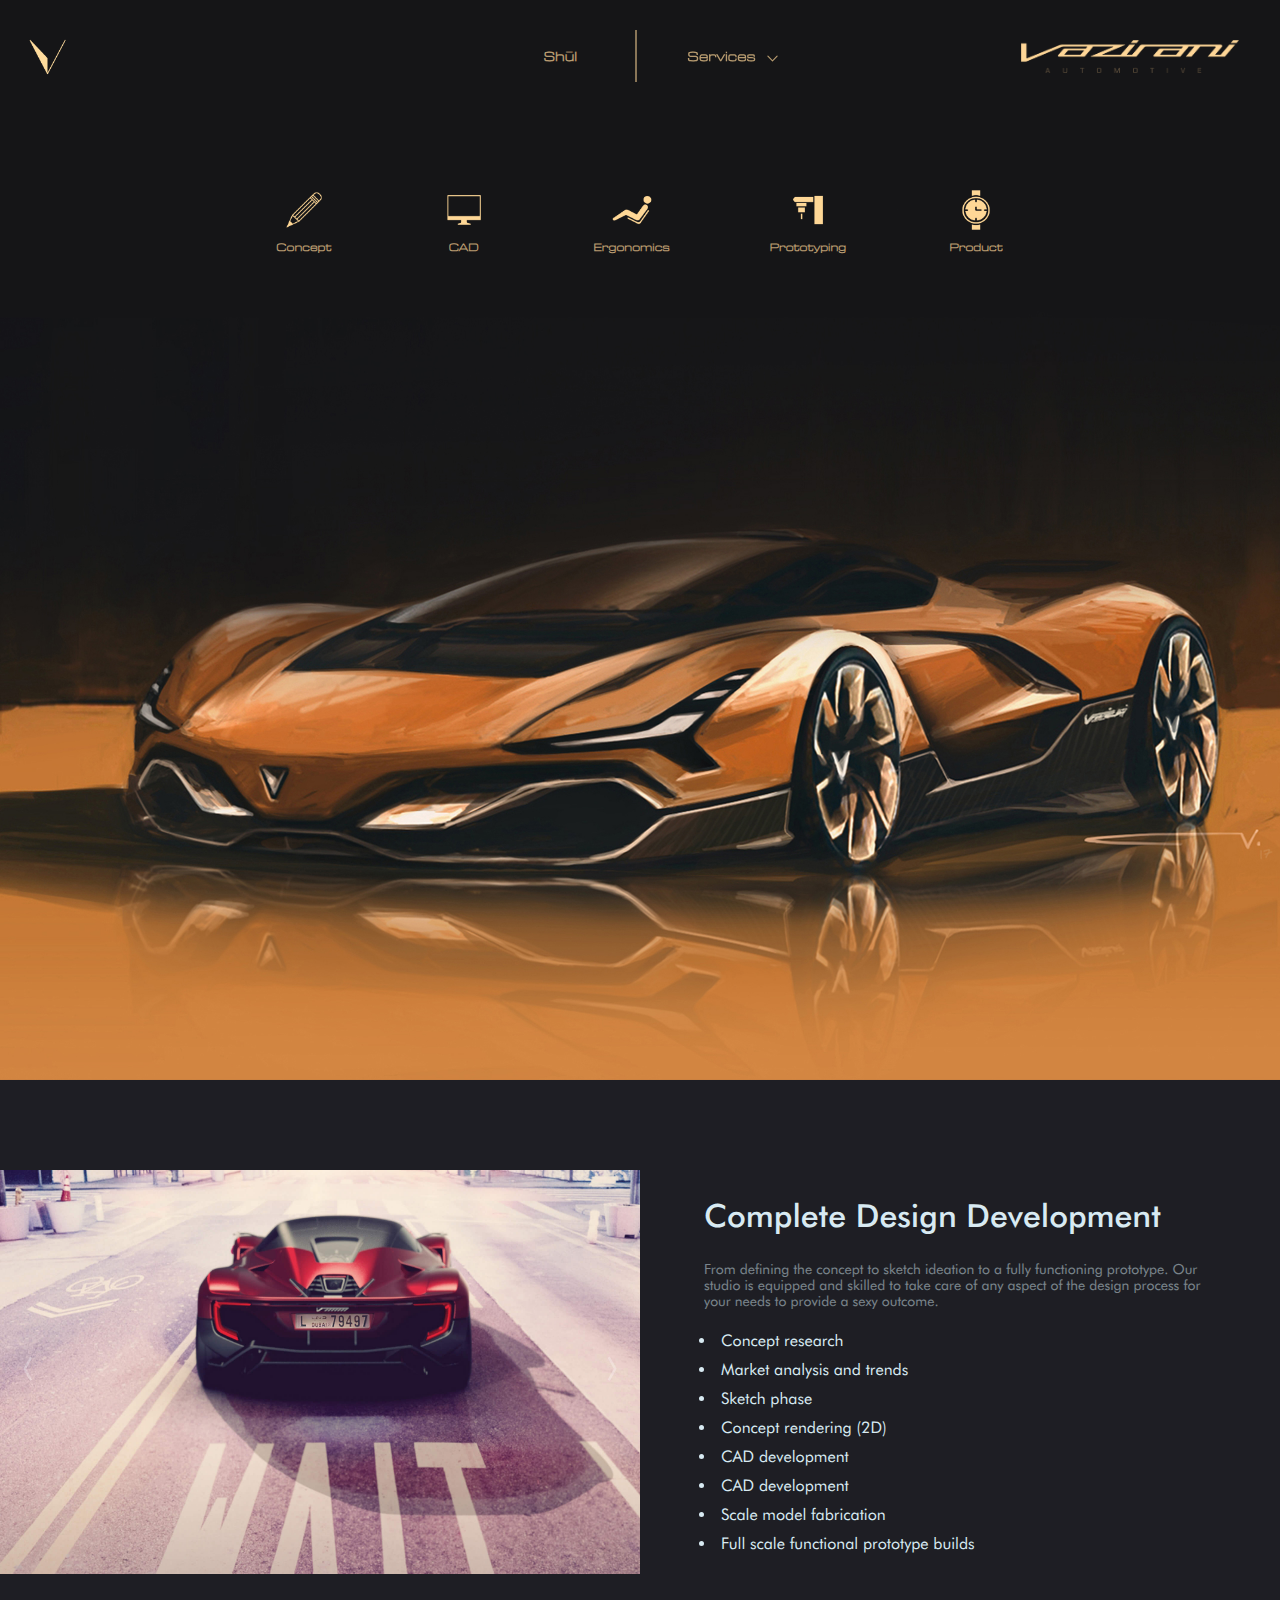
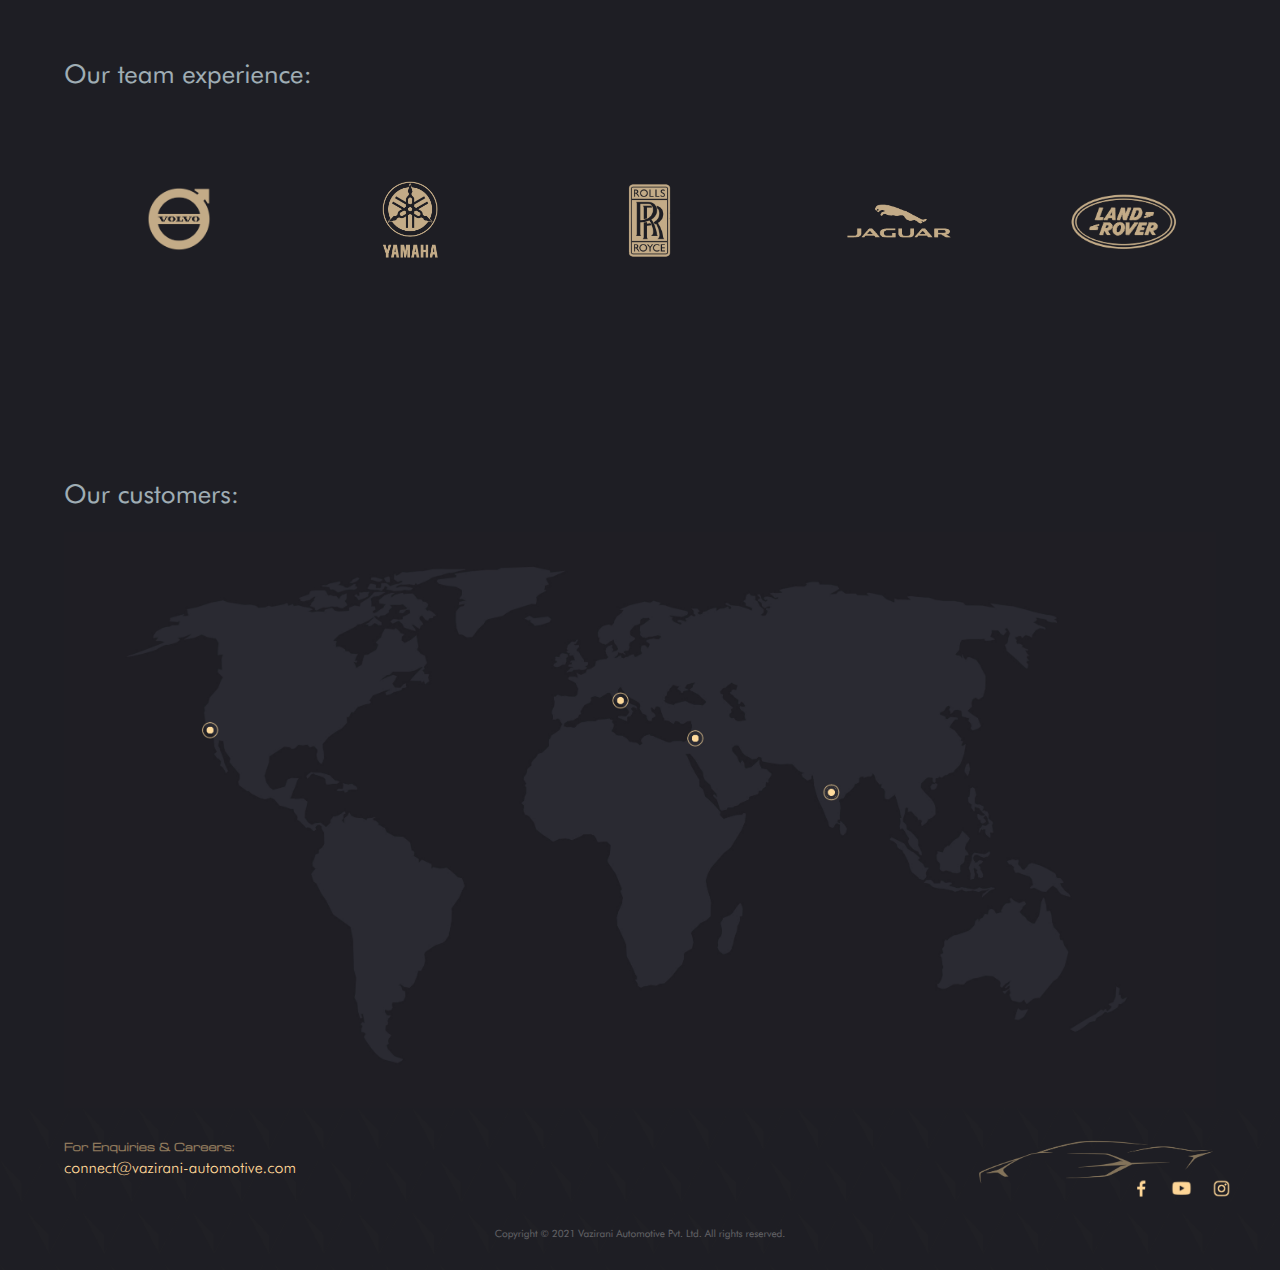
==== commit 06592953: "Test preload stylesheets" ====
--- a/pages/design.html
+++ b/pages/design.html
@@ -5,7 +5,7 @@
     <meta name="viewport" content="width=device-width, initial-scale=1.0">
     <title>Design | Vazirani Automotive</title>
     <script src="https://ajax.googleapis.com/ajax/libs/jquery/3.5.1/jquery.min.js"></script>
-    <link rel="stylesheet" type="text/css" href="../styles/shul.css" />
+    <link rel="preload stylesheet" as="style" type="text/css" href="../styles/shul.css" />
     <meta name="viewport" content="width=device-width" />
     <meta name="theme-color" content="#1E1E24" />
     <link rel="icon" href="../images/vazirani-v.png" type="image/png" sizes="16x16" />
@@ -136,13 +136,13 @@
                     <img src="../images/Logo_Yamaha_transparent gold drk.png">
                 </div>
                 <div>
-                    <img src="../images/Rolls-Royce-logo gold dark.png" style="width: 130%; margin-left: -4px;">
-                </div>
-                <div>
-                    <img src="../images/Jaguar_2012_logo_gold dark.png" style="width: 190%; margin-left: -15px;">
-                </div>
-                <div>
-                    <img src="../images/Land rover gold drk.png" style="width: 170%; margin-left: -10px;">
+                    <img src="../images/Rolls-Royce-logo gold dark.png" style="width: 130%;">
+                </div>
+                <div>
+                    <img src="../images/Jaguar_2012_logo_gold dark.png" style="width: 190%;">
+                </div>
+                <div>
+                    <img src="../images/Land rover gold drk.png" style="width: 170%;">
                 </div>
             </div>
         </div>
--- a/styles/shul.css
+++ b/styles/shul.css
@@ -80,38 +80,6 @@
   }
 }
 
-.home-sec2 .shul-vazirani-logo {
-  -ms-grid-column-align: right;
-      justify-self: right;
-  width: 250px;
-  height: 33px;
-  padding: 25px 0px;
-  display: none;
-}
-
-.home-sec2 .shul-vazirani-logo img {
-  width: 100%;
-  height: 100%;
-  -o-object-fit: contain;
-     object-fit: contain;
-}
-
-@media screen and (max-width: 640px) {
-  .home-sec2 .shul-vazirani-logo {
-    width: 200px;
-    padding: 35px 0px;
-  }
-}
-
-@media screen and (max-width: 480px) {
-  .home-sec2 .shul-vazirani-logo {
-    display: -ms-grid;
-    display: grid;
-    width: 120px;
-    padding: 20px 0px;
-  }
-}
-
 .home-sec2 p {
   max-width: 900px;
 }
@@ -121,12 +89,6 @@
   border: 0.5px solid #FED697;
   opacity: 0.5;
   margin: 50px 0px 50px 0px;
-}
-
-@media screen and (max-width: 540px) {
-  .home-sec2 .divider {
-    margin: 30px 0px 20px 0px;
-  }
 }
 
 .home-sec3 {
@@ -454,12 +416,6 @@
   }
 }
 
-@media screen and (max-width: 480px) {
-  .design-sec1 .design-feature-icons {
-    margin-top: 15vh;
-  }
-}
-
 .design-sec1 .design-feature-icons > div {
   display: -ms-grid;
   display: grid;
@@ -731,8 +687,6 @@
 .our-team-experience .company-logos div img {
   -o-object-fit: contain;
      object-fit: contain;
-  -o-object-position: center;
-     object-position: center;
   height: 100%;
   width: 100%;
 }
@@ -813,12 +767,6 @@
   .eng-sec1 .eng-feature-icons {
     width: 95vw;
     row-gap: 30px;
-  }
-}
-
-@media screen and (max-width: 480px) {
-  .eng-sec1 .eng-feature-icons {
-    margin-top: 15vh;
   }
 }
 
@@ -890,8 +838,8 @@
 
 @media screen and (max-width: 480px) {
   .battery .battery-desc {
-    -ms-grid-columns: auto auto;
-        grid-template-columns: auto auto;
+    -ms-grid-columns: auto 45vw;
+        grid-template-columns: auto 45vw;
   }
 }
 
@@ -920,7 +868,7 @@
 @media screen and (max-width: 640px) {
   .battery .battery-desc p {
     font-size: 16px;
-    max-width: 40vw;
+    max-width: 43vw;
   }
 }
 
@@ -944,14 +892,14 @@
       grid-template-columns: 1fr 2fr;
   font-family: "Futura";
   color: #DCD4C8;
-  padding: 1vw 5vw 5vw 5vw;
+  padding: 0px 5vw 5vw 5vw;
 }
 
 @media screen and (max-width: 1024px) {
   .battery .battery-details {
     -ms-grid-columns: 1fr;
         grid-template-columns: 1fr;
-    row-gap: 50px;
+    row-gap: 30px;
   }
 }
 
@@ -1453,7 +1401,7 @@
         grid-template-columns: auto;
     grid-auto-rows: minmax(-webkit-min-content, -webkit-max-content);
     grid-auto-rows: minmax(min-content, max-content);
-    text-align: left;
+    text-align: center;
   }
 }
 
@@ -1463,7 +1411,7 @@
 
 @media screen and (max-width: 720px) {
   .contact .email {
-    margin-left: 7vw;
+    margin-left: 0px;
   }
 }
 
@@ -1480,7 +1428,7 @@
 .contact .shul-footer-graphic {
   display: -ms-grid;
   display: grid;
-  width: 245px;
+  width: 240px;
   -ms-grid-column-align: right;
       justify-self: right;
   margin-right: 5vw;
@@ -1490,7 +1438,7 @@
 @supports (-webkit-touch-callout: none) {
   .contact .shul-footer-graphic {
     /* CSS specific to iOS devices */
-    width: 252px;
+    width: 247px;
   }
 }
 
@@ -1503,8 +1451,10 @@
 
 @media screen and (max-width: 720px) {
   .contact .shul-footer-graphic {
+    -ms-grid-column-align: center;
+        justify-self: center;
     margin-top: 40px;
-    margin-right: 7vw;
+    margin-right: 0px;
   }
 }
 
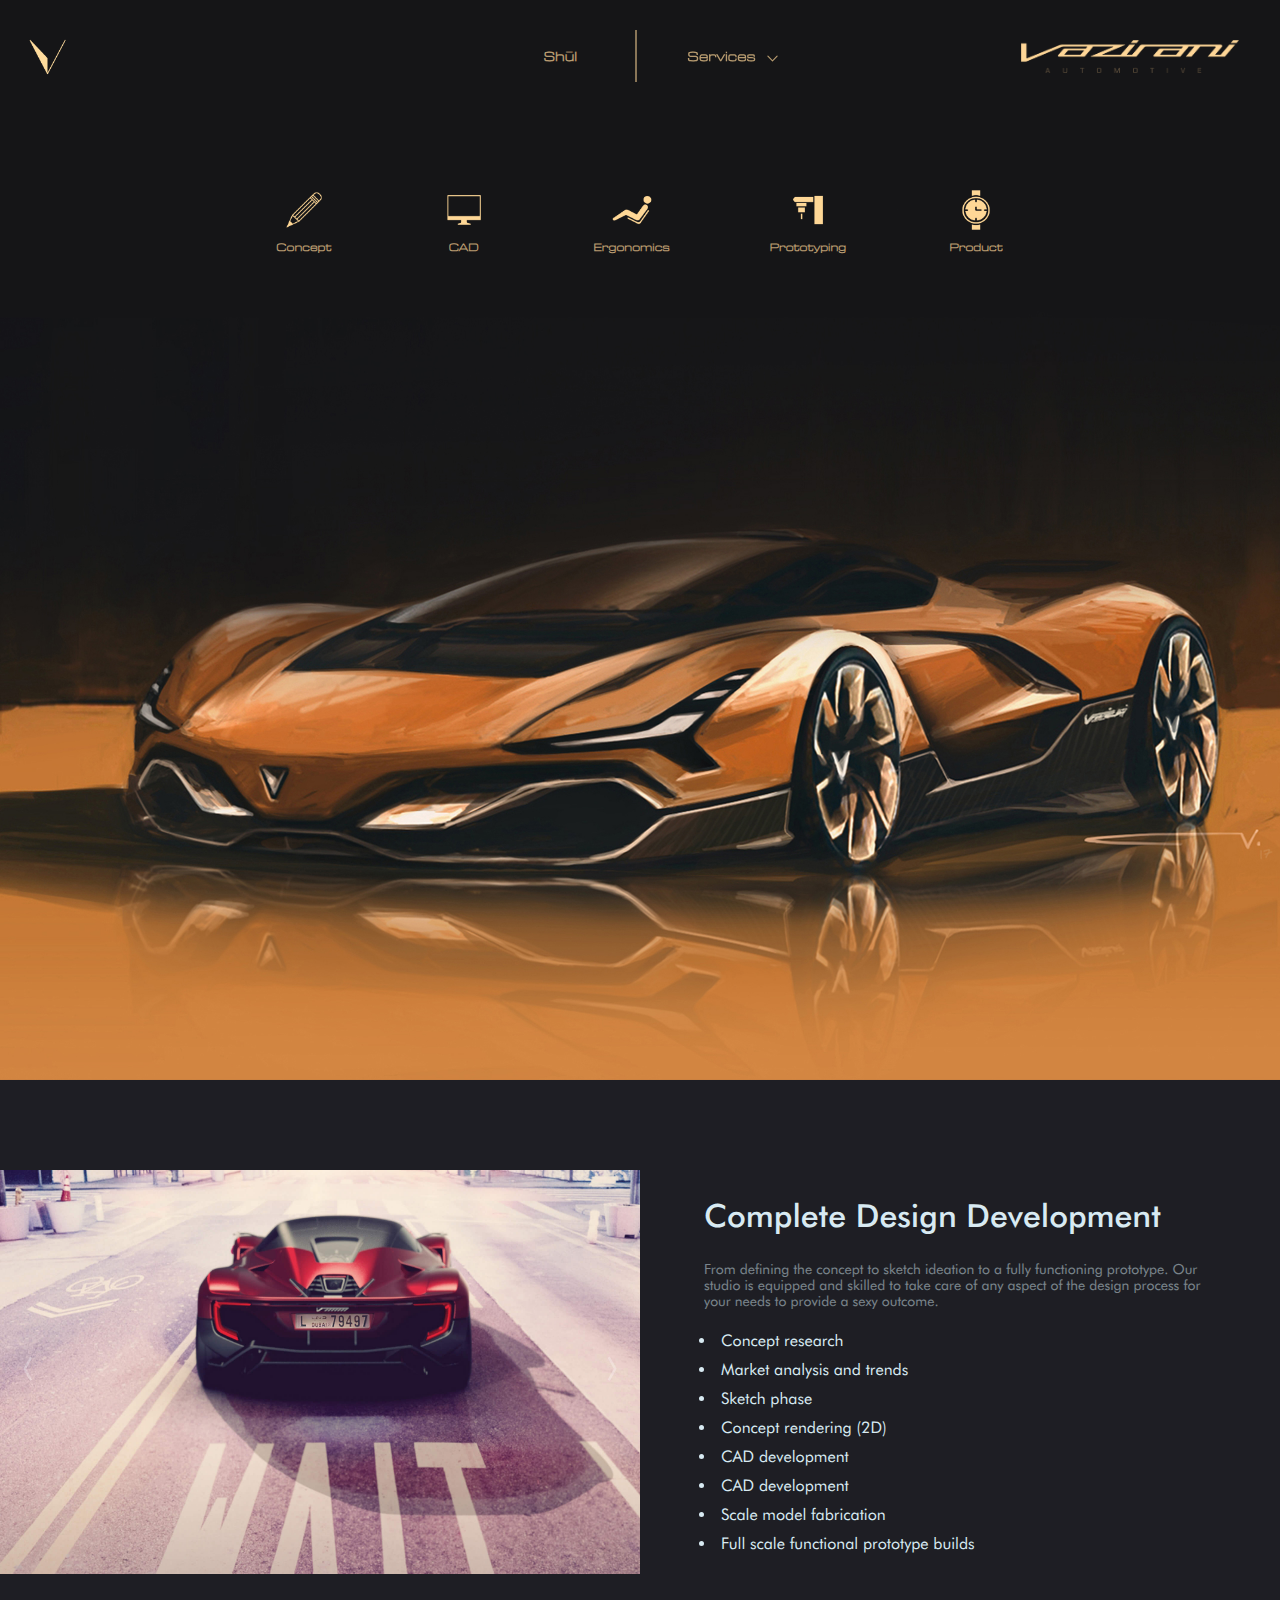
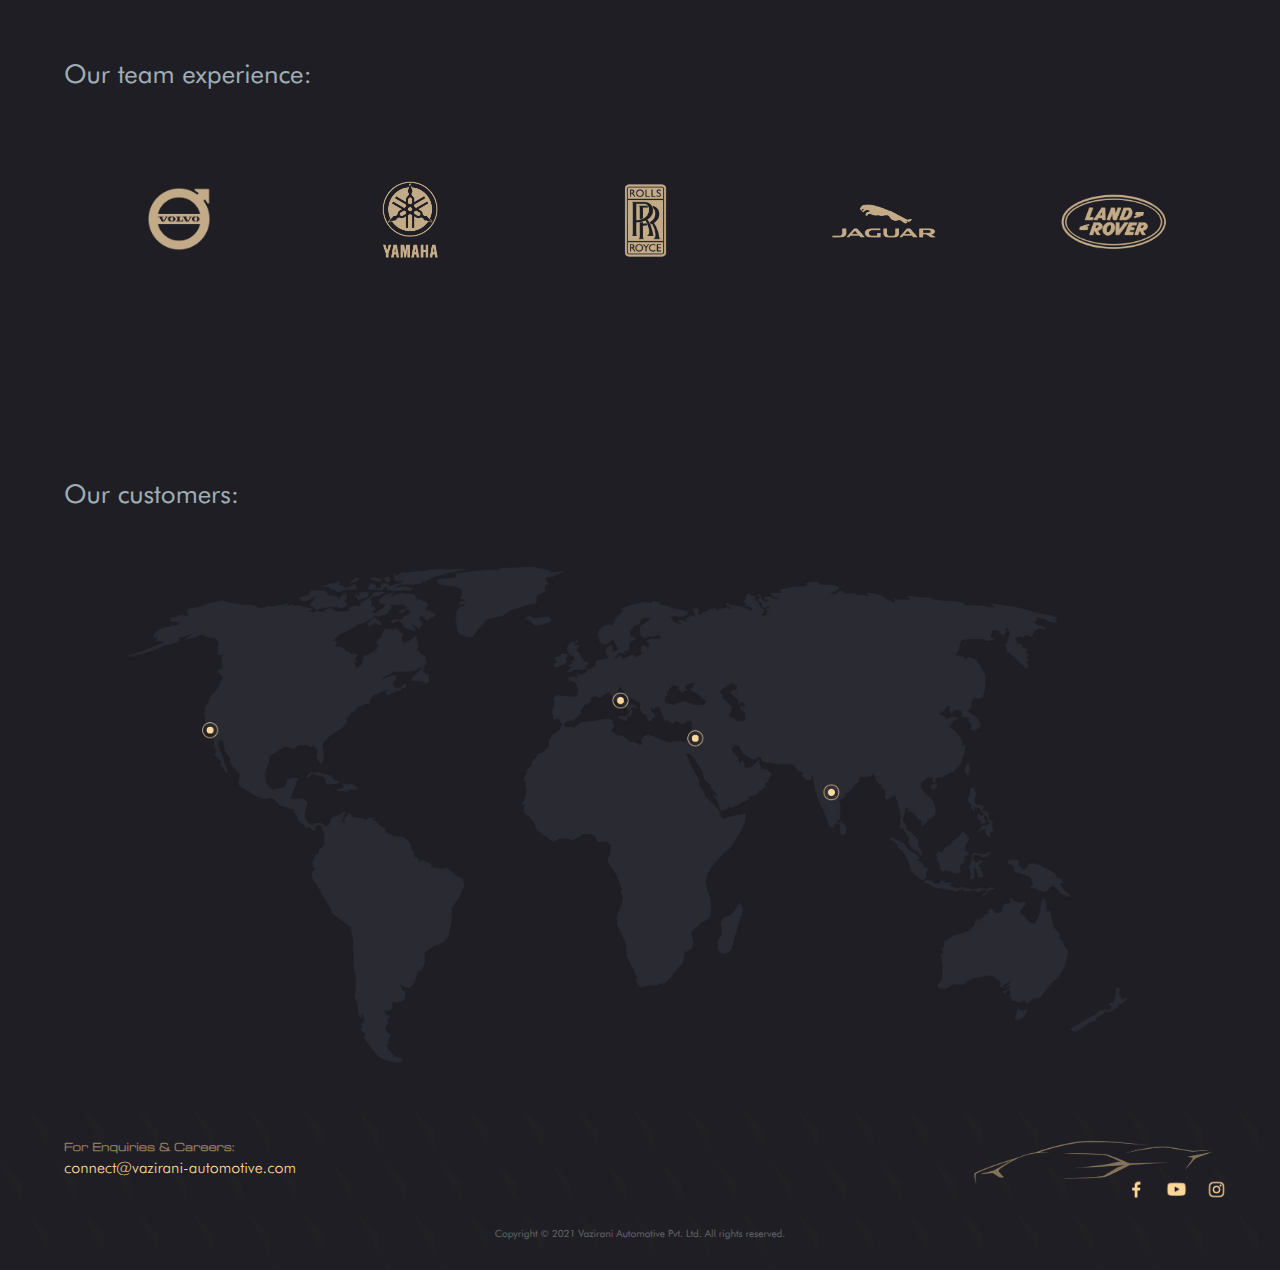
==== commit c27c7227: "Merge branch 'main' into chris-gallery-fixed" ====
--- a/pages/design.html
+++ b/pages/design.html
@@ -136,13 +136,13 @@
                     <img src="../images/Logo_Yamaha_transparent gold drk.png">
                 </div>
                 <div>
-                    <img src="../images/Rolls-Royce-logo gold dark.png" style="width: 130%;">
-                </div>
-                <div>
-                    <img src="../images/Jaguar_2012_logo_gold dark.png" style="width: 190%;">
-                </div>
-                <div>
-                    <img src="../images/Land rover gold drk.png" style="width: 170%;">
+                    <img src="../images/Rolls-Royce-logo gold dark.png" style="width: 130%; margin-left: -4px;">
+                </div>
+                <div>
+                    <img src="../images/Jaguar_2012_logo_gold dark.png" style="width: 190%; margin-left: -15px;">
+                </div>
+                <div>
+                    <img src="../images/Land rover gold drk.png" style="width: 170%; margin-left: -10px;">
                 </div>
             </div>
         </div>
--- a/styles/shul.css
+++ b/styles/shul.css
@@ -80,6 +80,38 @@
   }
 }
 
+.home-sec2 .shul-vazirani-logo {
+  -ms-grid-column-align: right;
+      justify-self: right;
+  width: 250px;
+  height: 33px;
+  padding: 25px 0px;
+  display: none;
+}
+
+.home-sec2 .shul-vazirani-logo img {
+  width: 100%;
+  height: 100%;
+  -o-object-fit: contain;
+     object-fit: contain;
+}
+
+@media screen and (max-width: 640px) {
+  .home-sec2 .shul-vazirani-logo {
+    width: 200px;
+    padding: 35px 0px;
+  }
+}
+
+@media screen and (max-width: 480px) {
+  .home-sec2 .shul-vazirani-logo {
+    display: -ms-grid;
+    display: grid;
+    width: 120px;
+    padding: 20px 0px;
+  }
+}
+
 .home-sec2 p {
   max-width: 900px;
 }
@@ -89,6 +121,12 @@
   border: 0.5px solid #FED697;
   opacity: 0.5;
   margin: 50px 0px 50px 0px;
+}
+
+@media screen and (max-width: 540px) {
+  .home-sec2 .divider {
+    margin: 30px 0px 20px 0px;
+  }
 }
 
 .home-sec3 {
@@ -416,6 +454,12 @@
   }
 }
 
+@media screen and (max-width: 480px) {
+  .design-sec1 .design-feature-icons {
+    margin-top: 15vh;
+  }
+}
+
 .design-sec1 .design-feature-icons > div {
   display: -ms-grid;
   display: grid;
@@ -687,6 +731,8 @@
 .our-team-experience .company-logos div img {
   -o-object-fit: contain;
      object-fit: contain;
+  -o-object-position: center;
+     object-position: center;
   height: 100%;
   width: 100%;
 }
@@ -767,6 +813,12 @@
   .eng-sec1 .eng-feature-icons {
     width: 95vw;
     row-gap: 30px;
+  }
+}
+
+@media screen and (max-width: 480px) {
+  .eng-sec1 .eng-feature-icons {
+    margin-top: 15vh;
   }
 }
 
@@ -868,7 +920,7 @@
 @media screen and (max-width: 640px) {
   .battery .battery-desc p {
     font-size: 16px;
-    max-width: 43vw;
+    max-width: 40vw;
   }
 }
 
@@ -1401,7 +1453,7 @@
         grid-template-columns: auto;
     grid-auto-rows: minmax(-webkit-min-content, -webkit-max-content);
     grid-auto-rows: minmax(min-content, max-content);
-    text-align: center;
+    text-align: left;
   }
 }
 
@@ -1411,7 +1463,7 @@
 
 @media screen and (max-width: 720px) {
   .contact .email {
-    margin-left: 0px;
+    margin-left: 7vw;
   }
 }
 
@@ -1428,7 +1480,7 @@
 .contact .shul-footer-graphic {
   display: -ms-grid;
   display: grid;
-  width: 240px;
+  width: 245px;
   -ms-grid-column-align: right;
       justify-self: right;
   margin-right: 5vw;
@@ -1438,7 +1490,7 @@
 @supports (-webkit-touch-callout: none) {
   .contact .shul-footer-graphic {
     /* CSS specific to iOS devices */
-    width: 247px;
+    width: 252px;
   }
 }
 
@@ -1451,10 +1503,8 @@
 
 @media screen and (max-width: 720px) {
   .contact .shul-footer-graphic {
-    -ms-grid-column-align: center;
-        justify-self: center;
     margin-top: 40px;
-    margin-right: 0px;
+    margin-right: 7vw;
   }
 }
 
